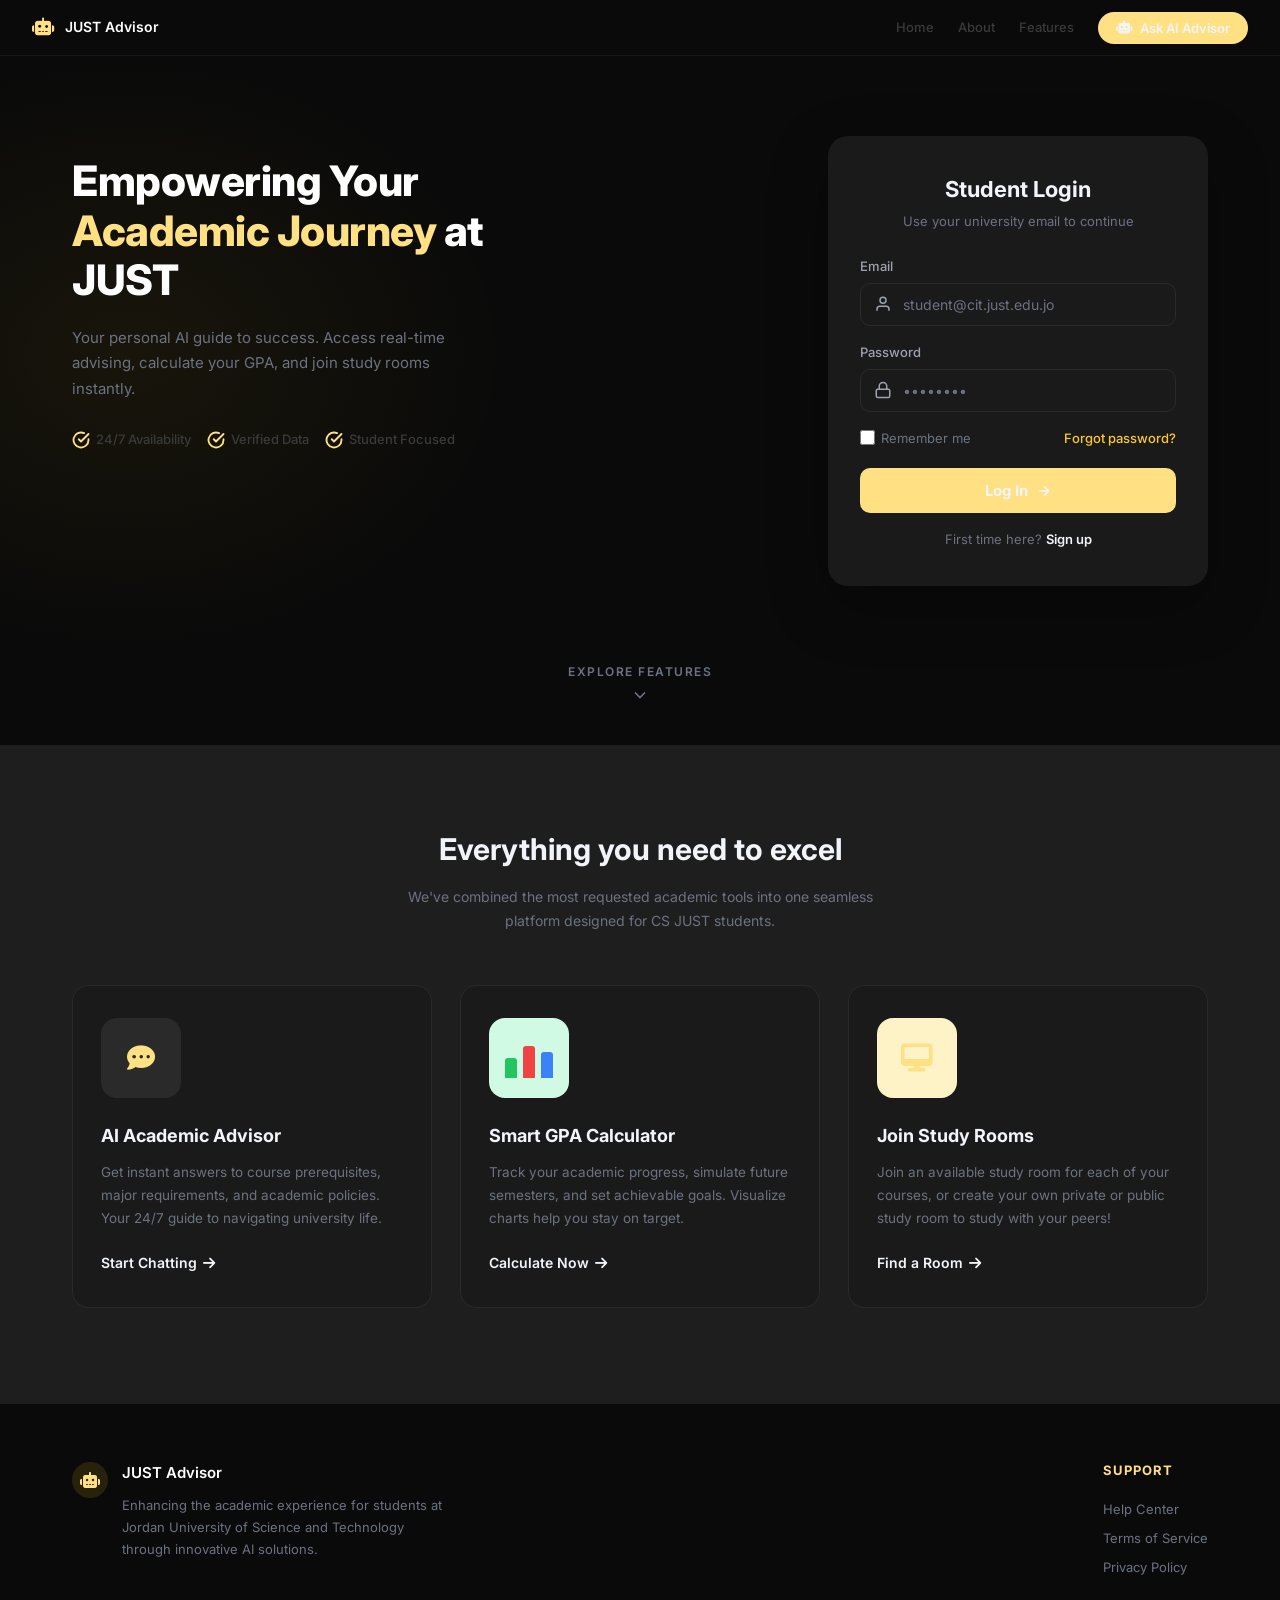
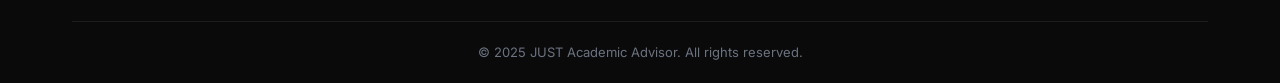
==== frontend/index.html @ 6d3fcd06 "final" ====
<!DOCTYPE html>
<html lang="en">

<head>
  <meta charset="UTF-8" />
  <meta name="viewport" content="width=device-width, initial-scale=1.0" />
  <meta name="description"
    content="JUST Advisor – Your personal AI academic guide at Jordan University of Science and Technology." />
  <title>JUST Advisor | CS Academic Portal</title>
  <link rel="stylesheet" href="styles.css" />
  <link href="https://fonts.googleapis.com/css2?family=Inter:wght@400;500;600;700;800&display=swap" rel="stylesheet" />
  <link rel="stylesheet" href="https://cdnjs.cloudflare.com/ajax/libs/font-awesome/6.4.0/css/all.min.css" />
</head>

<body>
  <!-- NAVBAR -->
  <nav class="top-navbar">
    <div class="nav-inner">
      <div class="nav-brand"><i class="fas fa-robot" style="color:var(--yellow);font-size:18px"></i><span>JUST Advisor</span></div>
      <div class="nav-center">
        <a href="/">Home</a>
        <a href="/about">About</a>
        <a href="#features">Features</a>
        <button class="btn-ask" onclick="location.href='/chatbot'"><i class="fas fa-robot"></i> Ask AI Advisor</button>
      </div>
      <button class="hamburger-btn" id="hamburger"><span></span><span></span><span></span></button>
    </div>
  </nav>

  <!-- HERO -->
  <section class="hero">
    <div class="hero-container">
      <div class="hero-content animate-in">
        <h1 class="hero-title">Empowering Your<br /><span class="highlight">Academic Journey</span> at<br />JUST</h1>
        <p class="hero-subtitle">Your personal AI guide to success. Access real-time advising, calculate your GPA, and
          join study rooms instantly.</p>
        <div class="hero-badges">
          <div class="badge"><svg width="18" height="18" viewBox="0 0 24 24" fill="none" stroke="#FFE082"
              stroke-width="2.5" stroke-linecap="round" stroke-linejoin="round">
              <path d="M22 11.08V12a10 10 0 1 1-5.93-9.14" />
              <polyline points="22 4 12 14.01 9 11.01" />
            </svg><span>24/7 Availability</span></div>
          <div class="badge"><svg width="18" height="18" viewBox="0 0 24 24" fill="none" stroke="#FFE082"
              stroke-width="2.5" stroke-linecap="round" stroke-linejoin="round">
              <path d="M22 11.08V12a10 10 0 1 1-5.93-9.14" />
              <polyline points="22 4 12 14.01 9 11.01" />
            </svg><span>Verified Data</span></div>
          <div class="badge"><svg width="18" height="18" viewBox="0 0 24 24" fill="none" stroke="#FFE082"
              stroke-width="2.5" stroke-linecap="round" stroke-linejoin="round">
              <path d="M22 11.08V12a10 10 0 1 1-5.93-9.14" />
              <polyline points="22 4 12 14.01 9 11.01" />
            </svg><span>Student Focused</span></div>
        </div>
      </div>
      <!-- Login Card -->
      <div class="login-card animate-in-delay">
        <h2 class="login-title">Student Login</h2>
        <p class="login-desc">Use your university email to continue</p>
        <form class="login-form" id="loginForm">
          <div class="form-group">
            <label for="email">Email</label>
            <div class="input-wrapper"><svg class="input-icon" width="18" height="18" viewBox="0 0 24 24" fill="none"
                stroke="#9ca3af" stroke-width="2">
                <path d="M20 21v-2a4 4 0 0 0-4-4H8a4 4 0 0 0-4 4v2" />
                <circle cx="12" cy="7" r="4" />
              </svg><input type="email" id="email" placeholder="student@cit.just.edu.jo" required /></div>
          </div>
          <div class="form-group">
            <label for="password">Password</label>
            <div class="input-wrapper"><svg class="input-icon" width="18" height="18" viewBox="0 0 24 24" fill="none"
                stroke="#9ca3af" stroke-width="2">
                <rect x="3" y="11" width="18" height="11" rx="2" />
                <path d="M7 11V7a5 5 0 0 1 10 0v4" />
              </svg><input type="password" id="password" placeholder="••••••••" required /></div>
          </div>
          <div class="form-options">
            <label class="remember-me"><input type="checkbox" /><span>Remember me</span></label>
            <a href="#" class="forgot-link">Forgot password?</a>
          </div>
          <button type="submit" class="btn-login">Log In <svg width="16" height="16" viewBox="0 0 24 24" fill="none"
              stroke="currentColor" stroke-width="2.5">
              <line x1="5" y1="12" x2="19" y2="12" />
              <polyline points="12 5 19 12 12 19" />
            </svg></button>
          <div id="loginError" style="color: #ef4444; font-size: 14px; margin-top: 12px; text-align: center; display: none; font-weight: 500;"></div>
          <p class="signup-prompt">First time here? <a href="/signup">Sign up</a></p>
        </form>
      </div>
    </div>
    <div class="explore-cta"><a href="#features" class="explore-link"><span>EXPLORE FEATURES</span><svg width="20"
          height="20" viewBox="0 0 24 24" fill="none" stroke="currentColor" stroke-width="2">
          <polyline points="6 9 12 15 18 9" />
        </svg></a></div>
  </section>

  <!-- FEATURES -->
  <section class="features" id="features">
    <div class="features-container">
      <h2 class="features-title">Everything you need to excel</h2>
      <p class="features-desc">We've combined the most requested academic tools into one seamless platform designed for
        CS JUST students.</p>
      <div class="features-grid">
        <div class="feature-card">
          <div class="feature-icon icon-chat"><i class="fas fa-comment-dots" style="font-size:28px;color:var(--yellow)"></i>
          </div>
          <h3>AI Academic Advisor</h3>
          <p>Get instant answers to course prerequisites, major requirements, and academic policies. Your 24/7 guide to
            navigating university life.</p>
          <a href="/chatbot" class="feature-link">Start Chatting <i class="fas fa-arrow-right"></i></a>
        </div>
        <div class="feature-card">
          <div class="feature-icon icon-gpa">
            <div class="gpa-bars">
              <div class="bar bar-green"></div>
              <div class="bar bar-red"></div>
              <div class="bar bar-blue"></div>
            </div>
          </div>
          <h3>Smart GPA Calculator</h3>
          <p>Track your academic progress, simulate future semesters, and set achievable goals. Visualize charts help
            you stay on target.</p>
          <a href="/gpa" class="feature-link">Calculate Now <i class="fas fa-arrow-right"></i></a>
        </div>
        <div class="feature-card">
          <div class="feature-icon icon-room"><i class="fas fa-desktop" style="font-size:28px;color:var(--yellow)"></i></div>
          <h3>Join Study Rooms</h3>
          <p>Join an available study room for each of your courses, or create your own private or public study room to
            study with your peers!</p>
          <a href="/study-rooms" class="feature-link">Find a Room <i class="fas fa-arrow-right"></i></a>
        </div>
      </div>
    </div>
  </section>

  <!-- FOOTER -->
  <footer class="landing-footer">
    <div class="footer-inner">
      <div class="footer-top">
        <div class="footer-brand">
          <div class="footer-logo-icon"><i class="fas fa-robot" style="color:var(--yellow)"></i></div>
          <div><span class="footer-brand-name">JUST Advisor</span>
            <p class="footer-brand-desc">Enhancing the academic experience for students at Jordan University of Science
              and Technology through innovative AI solutions.</p>
          </div>
        </div>
        <div class="footer-support">
          <h4>SUPPORT</h4><a href="#">Help Center</a><a href="#">Terms of Service</a><a href="#">Privacy Policy</a>
        </div>
      </div>
      <div class="footer-bottom">
        <p>&copy; 2025 JUST Academic Advisor. All rights reserved.</p>
      </div>
    </div>
  </footer>

  <script>
    document.body.classList.add('dark-mode');
    if (localStorage.getItem('student_id')) {
      window.location.href = '/chatbot';
    }

    document.getElementById('hamburger')?.addEventListener('click', () => {
      document.querySelector('.nav-center')?.classList.toggle('open');
    });

    document.getElementById('loginForm')?.addEventListener('submit', async (e) => {
      e.preventDefault();
      const email = document.getElementById('email').value;
      const password = document.getElementById('password').value;
      const btn = e.target.querySelector('button[type="submit"]');
      const errorDiv = document.getElementById('loginError');
      const originalText = btn.innerHTML;
      btn.innerHTML = 'Logging in...';
      errorDiv.style.display = 'none';

      const formData = new FormData();
      formData.append('email', email);
      formData.append('password', password);

      try {
        const response = await fetch('/login', { method: 'POST', body: formData });
        const result = await response.json();
        if (response.ok) {
          localStorage.setItem('student_id', result.student_id);
          window.location.href = '/chatbot';
        } else {
          errorDiv.textContent = result.detail || 'Incorrect email or password.';
          errorDiv.style.display = 'block';
          btn.innerHTML = originalText;
        }
      } catch (err) {
        errorDiv.textContent = 'Could not connect to the server. Please try again.';
        errorDiv.style.display = 'block';
        btn.innerHTML = originalText;
      }
    });
  </script>
</body>

</html>
---- frontend/styles.css ----
/* ============================================
   JUST Advisor – Global Design System
   ============================================ */

/* ---------- Reset & Base ---------- */
*,*::before,*::after{margin:0;padding:0;box-sizing:border-box}

:root{
  --accent-yellow:#FFE082;--navy:#0a0a0a;--navy-light:#111111;--navy-mid:#161616;
  --yellow:#FFE082;--yellow-hover:#FFCA28;--white:#ffffff;--card-bg:#1a1a1a;--page-bg:#0f0f0f;
  --gray-50:#111111;--gray-100:#1e1e1e;--gray-200:#2a2a2a;--gray-300:#3a3a3a;
  --gray-400:#6b7280;--gray-500:#6b7280;--gray-600:#9ca3af;--gray-700:#c9d1d9;
  --dark-text:#f1f5f9;
  /* Semantic aliases used by history.html and other components */
  --bg-card:#1a1a1a;--bg-elevated:#0f0f0f;--text-primary:#f1f5f9;--text-muted:#6b7280;
  --accent:#6366f1;
  --radius-sm:6px;--radius-md:10px;--radius-lg:16px;--radius-xl:20px;
  --shadow-card:0 4px 24px rgba(0,0,0,.6);--shadow-hover:0 8px 32px rgba(0,0,0,.8);
  --transition:.25s ease;
  --sidebar-w:240px;
}

/* dark-mode class is always applied by sidebar.js — these reinforce :root */
body.dark-mode {
  --white: #ffffff;
  --card-bg: #1a1a1a;
  --bg-card: #1a1a1a;
  --bg-elevated: #0f0f0f;
  --page-bg: #0f0f0f;
  --gray-50: #111111;
  --gray-100: #1e1e1e;
  --gray-200: #2a2a2a;
  --gray-300: #3a3a3a;
  --gray-400: #6b7280;
  --gray-500: #6b7280;
  --gray-600: #9ca3af;
  --gray-700: #c9d1d9;
  --dark-text: #f1f5f9;
  --text-primary: #f1f5f9;
  --text-muted: #6b7280;
  --navy: #0a0a0a;
  --yellow: #FFE082;
  --yellow-hover: #FFCA28;
  --shadow-card: 0 8px 24px rgba(0,0,0,0.7);
  --shadow-hover: 0 12px 32px rgba(0,0,0,0.9);
}

html{scroll-behavior:smooth}
body{font-family:'Inter',-apple-system,BlinkMacSystemFont,'Segoe UI',sans-serif;color:var(--dark-text);background:var(--page-bg);line-height:1.6;-webkit-font-smoothing:antialiased}
a{text-decoration:none;color:inherit}
img{display:block;max-width:100%}
button{font-family:inherit}

/* ---------- TOP NAVBAR ---------- */
.top-navbar{position:fixed;top:0;left:0;right:0;z-index:1000;background:var(--navy);border-bottom:1px solid rgba(255,255,255,.06);height:56px}
.top-navbar .nav-inner{max-width:1400px;margin:0 auto;padding:0 32px;height:100%;display:flex;align-items:center;justify-content:space-between}
.top-navbar .nav-brand{display:flex;align-items:center;gap:10px;color:var(--white);font-weight:600;font-size:14px}
.top-navbar .nav-brand .brand-dot{width:28px;height:28px;border-radius:50%;background:var(--yellow);display:flex;align-items:center;justify-content:center;font-size:12px;font-weight:700;color:var(--navy)}
.top-navbar .nav-center{display:flex;align-items:center;gap:24px}
.top-navbar .nav-center a{color:var(--gray-300);font-size:13px;font-weight:500;transition:color var(--transition)}
.top-navbar .nav-center a:hover,.top-navbar .nav-center a.active{color:var(--white)}
.top-navbar .btn-ask{display:inline-flex;align-items:center;gap:8px;background:var(--yellow);color:var(--dark-text);font-weight:600;font-size:13px;padding:8px 18px;border-radius:999px;border:none;cursor:pointer;transition:background var(--transition),transform var(--transition)}
.top-navbar .btn-ask:hover{background:var(--yellow-hover);transform:translateY(-1px)}
.top-navbar .nav-user{display:flex;align-items:center;gap:10px;color:var(--white);font-size:13px}
.top-navbar .nav-user .user-avatar{width:32px;height:32px;border-radius:50%;background:var(--yellow);display:flex;align-items:center;justify-content:center;font-size:12px;font-weight:700;color:var(--navy)}
.hamburger-btn{display:none;flex-direction:column;gap:5px;background:none;border:none;cursor:pointer;padding:4px}
.hamburger-btn span{display:block;width:22px;height:2px;background:var(--card-bg);border-radius:2px;transition:var(--transition)}

/* ---------- SIDEBAR ---------- */
.sidebar{position:fixed;top:0;left:0;bottom:0;width:var(--sidebar-w);background:var(--navy);z-index:1100;display:flex;flex-direction:column;border-right:1px solid rgba(255,255,255,.06);padding-top:0;overflow-y:auto}
.sidebar .sidebar-header{padding:20px 20px 16px;display:flex;align-items:center;gap:10px}
.sidebar .sidebar-header i{color:var(--yellow);font-size:18px}
.sidebar .sidebar-header .brand-text{color:var(--white)}
.sidebar .sidebar-header .brand-text h3{font-size:15px;font-weight:700;line-height:1.2}
.sidebar .sidebar-header .brand-text p{font-size:11px;color:var(--gray-400);font-weight:400}
.sidebar .btn-new{margin:0 16px 20px;padding:11px 16px;background:var(--yellow);color:var(--dark-text);font-weight:600;font-size:13px;border:none;border-radius:var(--radius-md);cursor:pointer;display:flex;align-items:center;justify-content:center;gap:8px;transition:background var(--transition)}
.sidebar .btn-new:hover{background:var(--yellow-hover)}
.sidebar .menu-label{padding:0 20px;font-size:10px;font-weight:600;letter-spacing:1.2px;color:var(--gray-500);margin-bottom:8px;margin-top:8px}
.sidebar .menu-item{display:flex;align-items:center;gap:10px;padding:10px 20px;color:var(--gray-300);font-size:13px;font-weight:500;transition:all var(--transition);border-radius:0;cursor:pointer}
.sidebar .menu-item:hover{background:rgba(255,255,255,.05);color:var(--white)}
.sidebar .menu-item.active{background:rgba(233,233,36,.1);color:var(--white);border-left:3px solid var(--yellow);padding-left:17px}
.sidebar .menu-item i{width:18px;text-align:center;font-size:14px}
.sidebar .sidebar-footer{margin-top:auto;padding:16px 20px;border-top:1px solid rgba(255,255,255,.08);display:flex;align-items:center;gap:10px}
.sidebar .sidebar-footer .user-icon{width:36px;height:36px;border-radius:50%;background:rgba(255,255,255,.08);display:flex;align-items:center;justify-content:center}
.sidebar .sidebar-footer .user-icon i{color:var(--gray-400);font-size:16px}
.sidebar .sidebar-footer .user-info{flex:1}
.sidebar .sidebar-footer .user-info .user-name{color:var(--white);font-size:13px;font-weight:600}
.sidebar .sidebar-footer .user-info .user-id{color:var(--gray-500);font-size:11px}
.sidebar .sidebar-footer .chevron{color:var(--gray-500);font-size:12px}

/* ---------- LAYOUT ---------- */
.page-with-sidebar{display:flex;min-height:100vh}
.page-with-sidebar .main-content{margin-left:var(--sidebar-w);flex:1;display:flex;flex-direction:column;min-height:100vh}
.page-with-sidebar .main-content .top-bar{position:sticky;top:0;z-index:900;background:var(--navy);border-bottom:1px solid rgba(255,255,255,.06);height:50px;display:flex;align-items:center;justify-content:space-between;padding:0 32px}
.page-with-sidebar .main-content .top-bar .tb-brand{display:flex;align-items:center;gap:10px;color:var(--white);font-size:13px;font-weight:500}
.page-with-sidebar .main-content .top-bar .tb-brand .dot{width:24px;height:24px;border-radius:50%;background:var(--yellow);display:flex;align-items:center;justify-content:center;font-size:10px;font-weight:700;color:var(--navy)}
.page-with-sidebar .main-content .top-bar .tb-links{display:flex;align-items:center;gap:20px}
.page-with-sidebar .main-content .top-bar .tb-links a{color:var(--gray-300);font-size:13px;font-weight:500;transition:color var(--transition)}
.page-with-sidebar .main-content .top-bar .tb-links a:hover,.page-with-sidebar .main-content .top-bar .tb-links a.active{color:var(--white)}
.page-with-sidebar .main-content .top-bar .btn-ask{display:inline-flex;align-items:center;gap:8px;background:var(--yellow);color:var(--dark-text);font-weight:600;font-size:12px;padding:7px 16px;border-radius:999px;border:none;cursor:pointer;transition:background var(--transition)}
.page-with-sidebar .main-content .top-bar .btn-ask:hover{background:var(--yellow-hover)}
.content-area{flex:1;padding:32px 40px;background:var(--page-bg);overflow-y:auto}

/* ---------- FOOTER ---------- */
.site-footer{background:var(--navy);color:var(--gray-400);padding:40px 0 0}
.site-footer .footer-inner{max-width:1200px;margin:0 auto;padding:0 32px}
.site-footer .footer-top{display:flex;justify-content:space-between;align-items:center;padding-bottom:24px}
.site-footer .footer-top .ft-brand{display:flex;align-items:center;gap:10px;color:var(--white);font-weight:600;font-size:14px}
.site-footer .footer-top .ft-brand .ft-dot{width:24px;height:24px;border-radius:50%;background:var(--yellow);display:flex;align-items:center;justify-content:center;font-size:10px;font-weight:700;color:var(--navy)}
.site-footer .footer-top .ft-links{display:flex;gap:24px}
.site-footer .footer-top .ft-links a{font-size:12px;color:var(--gray-400);transition:color var(--transition)}
.site-footer .footer-top .ft-links a:hover{color:var(--white)}
.site-footer .footer-bottom{border-top:1px solid rgba(255,255,255,.08);padding:16px 0;text-align:center}
.site-footer .footer-bottom p{font-size:12px;color:var(--gray-500)}

/* ---------- BADGES / TAGS ---------- */
.tag{display:inline-block;padding:3px 10px;border-radius:999px;font-size:11px;font-weight:600;border:1px solid}
.tag-green{color:#4ade80;border-color:rgba(74,222,128,.3);background:rgba(74,222,128,.1)}
.tag-yellow{color:#FFE082;border-color:rgba(255,224,130,.3);background:rgba(255,224,130,.1)}
.tag-blue{color:#60a5fa;border-color:rgba(96,165,250,.3);background:rgba(96,165,250,.1)}
.tag-red{color:#f87171;border-color:rgba(248,113,113,.3);background:rgba(248,113,113,.1)}
.tag-purple{color:#c084fc;border-color:rgba(192,132,252,.3);background:rgba(192,132,252,.1)}

/* ---------- CARDS ---------- */
.card{background:var(--card-bg);border-radius:var(--radius-lg);border:1px solid var(--gray-200);padding:24px;transition:transform var(--transition),box-shadow var(--transition)}
.card:hover{transform:translateY(-2px);box-shadow:var(--shadow-hover)}
.section-badge{display:inline-flex;align-items:center;gap:6px;padding:5px 14px;border-radius:999px;font-size:11px;font-weight:700;letter-spacing:.5px;background:rgba(233,233,36,.15);color:var(--yellow);margin-bottom:12px}
.section-badge i{font-size:12px}
.section-title{font-size:28px;font-weight:800;color:var(--dark-text);margin-bottom:8px}
.section-title span{color:var(--yellow)}
.section-desc{font-size:14px;color:var(--gray-500);line-height:1.7;max-width:550px;margin-bottom:28px}
.btn-primary{padding:11px 24px;background:var(--yellow);color:var(--dark-text);font-weight:600;font-size:13px;border:none;border-radius:var(--radius-md);cursor:pointer;display:inline-flex;align-items:center;gap:8px;transition:background var(--transition),transform var(--transition)}
.btn-primary:hover{background:var(--yellow-hover);transform:translateY(-1px)}
.btn-outline{padding:9px 20px;background:transparent;color:var(--dark-text);font-weight:600;font-size:13px;border:1.5px solid var(--gray-300);border-radius:var(--radius-md);cursor:pointer;transition:all var(--transition)}
.btn-outline:hover{border-color:var(--dark-text);background:var(--gray-50)}

/* ---------- FORMS ---------- */
.form-label{display:block;font-size:11px;font-weight:600;letter-spacing:.5px;color:var(--gray-500);margin-bottom:6px;text-transform:uppercase}
.form-input{width:100%;padding:11px 14px;font-size:13px;font-family:inherit;border:1.5px solid var(--gray-200);border-radius:var(--radius-md);outline:none;transition:border-color var(--transition),box-shadow var(--transition);color:var(--dark-text);background:var(--card-bg)}
.form-input::placeholder{color:var(--gray-400)}
.form-input:focus{border-color:var(--yellow);box-shadow:0 0 0 3px rgba(250,204,21,.15)}
.form-input-icon{position:relative}
.form-input-icon i{position:absolute;left:12px;top:50%;transform:translateY(-50%);color:var(--gray-400);font-size:14px}
.form-input-icon .form-input{padding-left:36px}

/* ---------- STAT CARDS ---------- */
.stat-card{background:var(--card-bg);border-radius:var(--radius-lg);border:1px solid var(--gray-200);padding:20px 24px;display:flex;align-items:center;justify-content:space-between}
.stat-card .stat-value{font-size:24px;font-weight:700;color:var(--dark-text)}
.stat-card .stat-label{font-size:12px;color:var(--gray-500);margin-top:2px}
.stat-card .stat-icon{width:40px;height:40px;border-radius:var(--radius-md);display:flex;align-items:center;justify-content:center;font-size:16px}

/* ---------- RESPONSIVE ---------- */
@media(max-width:960px){
  .sidebar{transform:translateX(-100%);transition:transform .3s ease}
  .sidebar.open{transform:translateX(0)}
  .page-with-sidebar .main-content{margin-left:0}
  .hamburger-btn{display:flex}
  .content-area{padding:24px 20px}
}
@media(max-width:640px){
  .top-navbar .nav-center{display:none}
  .hamburger-btn{display:flex}
}

/* ---------- ANIMATIONS ---------- */
@keyframes fadeInUp{from{opacity:0;transform:translateY(20px)}to{opacity:1;transform:translateY(0)}}
@keyframes fadeIn{from{opacity:0}to{opacity:1}}
.animate-in{animation:fadeInUp .5s ease both}
.animate-in-delay{animation:fadeInUp .5s ease .15s both}
/* ============================================
   Landing Page Specific Styles
   ============================================ */

/* --- Hero --- */
.hero{background:var(--navy);padding-top:56px;position:relative;overflow:hidden}
.hero::before{content:'';position:absolute;top:56px;left:-20%;width:60%;height:80%;background:radial-gradient(ellipse at center,rgba(250,204,21,.06) 0%,transparent 70%);pointer-events:none}
.hero-container{max-width:1200px;margin:0 auto;padding:80px 32px 40px;display:flex;align-items:flex-start;justify-content:space-between;gap:60px;position:relative}
.hero-content{flex:1;max-width:520px;padding-top:20px}
.hero-title{font-size:42px;font-weight:800;line-height:1.18;color:var(--white);letter-spacing:-.5px;margin-bottom:20px}
.hero-title .highlight{color:var(--yellow)}
.hero-subtitle{font-size:15px;color:var(--gray-400);line-height:1.7;margin-bottom:28px;max-width:420px}
.hero-badges{display:flex;flex-wrap:wrap;gap:16px}
.badge{display:flex;align-items:center;gap:6px;font-size:13px;color:var(--gray-300);font-weight:500}

/* --- Login Card --- */
.login-card{background:var(--card-bg);border-radius:var(--radius-xl);padding:36px 32px;width:380px;flex-shrink:0;box-shadow:0 20px 60px rgba(0,0,0,.3)}
.login-title{font-size:22px;font-weight:700;color:var(--dark-text);text-align:center;margin-bottom:4px}
.login-desc{font-size:13px;color:var(--gray-500);text-align:center;margin-bottom:24px}
.form-group{margin-bottom:16px}
.form-group label{display:block;font-size:13px;font-weight:500;color:var(--gray-600);margin-bottom:6px}
.input-wrapper{position:relative}
.input-icon{position:absolute;left:14px;top:50%;transform:translateY(-50%);pointer-events:none}
.input-wrapper input{width:100%;padding:12px 14px 12px 42px;font-size:14px;font-family:inherit;border:1.5px solid var(--gray-200);border-radius:var(--radius-md);outline:none;transition:border-color var(--transition),box-shadow var(--transition);color:var(--dark-text);background:var(--card-bg)}
.input-wrapper input::placeholder{color:var(--gray-400)}
.input-wrapper input:focus{border-color:var(--yellow);box-shadow:0 0 0 3px rgba(250,204,21,.15)}
.form-options{display:flex;align-items:center;justify-content:space-between;margin-bottom:20px}
.remember-me{display:flex;align-items:center;gap:6px;font-size:13px;color:var(--gray-500);cursor:pointer}
.remember-me input[type="checkbox"]{accent-color:var(--yellow);width:15px;height:15px;cursor:pointer}
.forgot-link{font-size:13px;color:var(--yellow-hover);font-weight:500;transition:color var(--transition)}
.forgot-link:hover{color:#ca8a04}
.btn-login{width:100%;padding:13px;background:var(--yellow);color:var(--dark-text);font-size:15px;font-weight:700;font-family:inherit;border:none;border-radius:var(--radius-md);cursor:pointer;display:flex;align-items:center;justify-content:center;gap:8px;transition:background var(--transition),transform var(--transition),box-shadow var(--transition)}
.btn-login:hover{background:var(--yellow-hover);transform:translateY(-1px);box-shadow:0 4px 16px rgba(250,204,21,.3)}
.signup-prompt{text-align:center;font-size:13px;color:var(--gray-500);margin-top:16px}
.signup-prompt a{color:var(--dark-text);font-weight:600;transition:color var(--transition)}
.signup-prompt a:hover{color:var(--yellow-hover)}

/* --- Explore CTA --- */
.explore-cta{text-align:center;padding:32px 0 40px}
.explore-link{display:inline-flex;flex-direction:column;align-items:center;gap:4px;color:var(--gray-400);font-size:12px;font-weight:600;letter-spacing:1.5px;transition:color var(--transition)}
.explore-link:hover{color:var(--yellow)}
.explore-link svg{animation:bounceDown 1.5s ease infinite}
@keyframes bounceDown{0%,100%{transform:translateY(0)}50%{transform:translateY(6px)}}

/* --- Features --- */
.features{background:var(--gray-100);padding:80px 0 96px}
.features-container{max-width:1200px;margin:0 auto;padding:0 32px}
.features-title{text-align:center;font-size:30px;font-weight:700;color:var(--dark-text);margin-bottom:12px}
.features-desc{text-align:center;font-size:14px;color:var(--gray-500);max-width:520px;margin:0 auto 52px;line-height:1.7}
.features-grid{display:grid;grid-template-columns:repeat(3,1fr);gap:28px}
.feature-card{background:var(--card-bg);border-radius:var(--radius-lg);padding:32px 28px;border:1px solid var(--gray-200);transition:transform var(--transition),box-shadow var(--transition)}
.feature-card:hover{transform:translateY(-4px);box-shadow:var(--shadow-hover)}
.feature-icon{width:80px;height:80px;border-radius:var(--radius-lg);display:flex;align-items:center;justify-content:center;margin-bottom:24px}
.icon-chat{background:var(--gray-200)}
.icon-gpa{background:#d1fae5}
.icon-room{background:#fef3c7}
.gpa-bars{display:flex;align-items:flex-end;gap:6px;height:40px}
.bar{width:12px;border-radius:3px 3px 0 0}
.bar-green{height:20px;background:#22c55e}
.bar-red{height:32px;background:#ef4444}
.bar-blue{height:26px;background:#3b82f6}
.feature-card h3{font-size:18px;font-weight:700;color:var(--dark-text);margin-bottom:10px}
.feature-card p{font-size:13.5px;color:var(--gray-500);line-height:1.7;margin-bottom:20px}
.feature-link{display:inline-flex;align-items:center;gap:6px;font-size:14px;font-weight:600;color:var(--dark-text);transition:color var(--transition),gap var(--transition)}
.feature-link:hover{color:var(--yellow-hover);gap:10px}

/* --- Landing Footer --- */
.landing-footer{background:var(--navy);color:var(--gray-400);padding:56px 0 0}
.landing-footer .footer-inner{max-width:1200px;margin:0 auto;padding:0 32px}
.landing-footer .footer-top{display:flex;justify-content:space-between;align-items:flex-start;gap:40px;padding-bottom:40px}
.footer-brand{display:flex;gap:14px;align-items:flex-start}
.footer-logo-icon{width:36px;height:36px;border-radius:50%;background:rgba(250,204,21,.12);display:flex;align-items:center;justify-content:center;flex-shrink:0;margin-top:2px}
.footer-brand-name{color:var(--white);font-weight:600;font-size:15px}
.footer-brand-desc{font-size:13px;line-height:1.7;max-width:320px;color:var(--gray-400);margin-top:8px}
.footer-support h4{font-size:13px;font-weight:700;letter-spacing:1px;color:var(--yellow);margin-bottom:14px}
.footer-support a{display:block;font-size:13px;color:var(--gray-400);padding:4px 0;transition:color var(--transition)}
.footer-support a:hover{color:var(--white)}
.landing-footer .footer-bottom{border-top:1px solid rgba(255,255,255,.08);padding:20px 0;text-align:center}
.landing-footer .footer-bottom p{font-size:13px;color:var(--gray-500)}

/* --- Responsive --- */
@media(max-width:960px){
  .hero-container{flex-direction:column;align-items:center;text-align:center;gap:40px;padding:60px 24px 30px}
  .hero-content{max-width:100%;padding-top:0}
  .hero-subtitle{margin-left:auto;margin-right:auto}
  .hero-badges{justify-content:center}
  .login-card{width:100%;max-width:400px}
  .features-grid{grid-template-columns:1fr;max-width:420px;margin:0 auto}
  .landing-footer .footer-top{flex-direction:column;text-align:center;align-items:center}
  .footer-brand{flex-direction:column;align-items:center}
  .footer-brand-desc{margin-left:auto;margin-right:auto}
}
@media(max-width:640px){
  .top-navbar .nav-center{display:none}
  .hamburger-btn{display:flex}
  .hero-title{font-size:30px}
  .features-title{font-size:24px}
}
/* Chatbot Page Styles */
.chat-area{flex:1;display:flex;flex-direction:column;align-items:center;padding:40px 32px 0;overflow-y:auto;background:var(--gray-50)}
.chat-welcome{text-align:center;margin-bottom:32px}
.welcome-icon{width:64px;height:64px;border-radius:var(--radius-lg);background:var(--navy);display:flex;align-items:center;justify-content:center;margin:0 auto 20px;color:var(--yellow);font-size:24px}
.chat-welcome h1{font-size:28px;font-weight:700;color:var(--dark-text);margin-bottom:10px}
.chat-welcome p{font-size:14px;color:var(--gray-500);line-height:1.7}

.quick-actions{display:flex;gap:16px;margin-bottom:36px;flex-wrap:wrap;justify-content:center}
.qa-card{background:var(--card-bg);border:1px solid var(--gray-200);border-radius:var(--radius-md);padding:16px 20px;display:flex;align-items:center;gap:14px;cursor:pointer;transition:all var(--transition);min-width:160px}
.qa-card:hover{border-color:var(--yellow);transform:translateY(-2px);box-shadow:var(--shadow-card)}
.qa-icon{width:36px;height:36px;border-radius:var(--radius-sm);background:var(--navy);color:var(--white);display:flex;align-items:center;justify-content:center;font-size:13px;font-weight:700;flex-shrink:0}
.qa-card span{font-size:13px;font-weight:600;color:var(--dark-text)}

.quick-nav{width:100%;max-width:700px;margin-bottom:32px}
.quick-nav h2{font-size:18px;font-weight:700;color:var(--dark-text);margin-bottom:16px}
.qn-grid{display:grid;grid-template-columns:1fr 1fr;gap:14px}
.qn-card{display:flex;align-items:center;gap:14px;background:var(--card-bg);border:1px solid var(--gray-200);border-radius:var(--radius-md);padding:18px 20px;transition:all var(--transition);text-decoration:none}
.qn-card:hover{border-color:var(--yellow);transform:translateY(-2px);box-shadow:var(--shadow-card)}
.qn-icon{width:44px;height:44px;border-radius:50%;display:flex;align-items:center;justify-content:center;font-size:18px;flex-shrink:0}
.qn-text{flex:1}
.qn-text strong{font-size:14px;color:var(--dark-text);display:block;margin-bottom:2px}
.qn-text p{font-size:12px;color:var(--gray-500);margin:0}
.qn-arrow{color:var(--gray-400);font-size:12px}

.chat-messages{width:100%;max-width:700px}
.chat-msg{margin-bottom:16px;display:flex}
.msg-user{justify-content:flex-end}
.msg-bot{justify-content:flex-start}
.msg-bubble{max-width:70%;padding:12px 18px;border-radius:var(--radius-lg);font-size:14px;line-height:1.6}
.msg-user .msg-bubble{background:var(--navy);color:var(--white);border-bottom-right-radius:4px}
.msg-bot .msg-bubble{background:var(--card-bg);color:var(--dark-text);border:1px solid var(--gray-200);border-bottom-left-radius:4px}

.chat-input-bar{position:sticky;bottom:0;background:var(--gray-50);padding:16px 32px 12px;border-top:1px solid var(--gray-200)}
.input-bar-inner{display:flex;align-items:center;gap:12px;background:var(--card-bg);border:1.5px solid var(--gray-200);border-radius:999px;padding:6px 8px 6px 18px;max-width:700px;margin:0 auto;transition:border-color var(--transition)}
.input-bar-inner:focus-within{border-color:var(--yellow)}
.input-bar-inner input{flex:1;border:none;outline:none;font-size:14px;font-family:inherit;color:var(--dark-text);background:transparent}
.input-bar-inner input::placeholder{color:var(--gray-400)}
.attach-btn{background:none;border:none;color:var(--gray-400);cursor:pointer;font-size:16px;padding:4px}
.send-btn{width:40px;height:40px;border-radius:50%;background:var(--yellow);border:none;cursor:pointer;display:flex;align-items:center;justify-content:center;color:var(--dark-text);font-size:16px;transition:background var(--transition)}
.send-btn:hover{background:var(--yellow-hover)}
.disclaimer{text-align:center;font-size:11px;color:var(--gray-400);margin-top:8px}

@media(max-width:768px){
  .quick-actions{flex-direction:column;align-items:stretch}
  .qn-grid{grid-template-columns:1fr}
  .chat-area{padding:24px 16px 0}
  .chat-input-bar{padding:12px 16px 8px}
}
/* GPA Calculator Page Styles */
.gpa-card{background:var(--card-bg);border:1px solid var(--gray-200);border-radius:var(--radius-lg);padding:28px;margin-bottom:24px}
.gpa-card h2{font-size:18px;font-weight:700;color:var(--dark-text);margin-bottom:4px}
.card-header{display:flex;justify-content:space-between;align-items:center}
.card-sub{font-size:13px;color:var(--gray-500);margin-bottom:18px}
.clear-link{background:none;border:none;color:var(--yellow);font-size:13px;font-weight:600;cursor:pointer;display:flex;align-items:center}
.gpa-row{display:grid;grid-template-columns:1fr 1fr;gap:20px;margin-top:14px}
.gpa-field small{font-size:11px;color:var(--gray-400);margin-top:4px;display:block}

.courses-table{width:100%;border-collapse:collapse;margin-bottom:14px}
.courses-table th{text-align:left;font-size:11px;font-weight:600;letter-spacing:.5px;color:var(--gray-500);padding:8px 10px;border-bottom:1px solid var(--gray-200);text-transform:uppercase}
.courses-table td{padding:8px 10px;border-bottom:1px solid var(--gray-100)}
.courses-table .form-input{padding:9px 10px;font-size:13px}
.credits-sel,.grade-sel{min-width:80px}
.del-btn{background:none;border:none;color:var(--gray-400);cursor:pointer;font-size:14px;padding:6px;transition:color var(--transition)}
.del-btn:hover{color:#ef4444}
.add-course-btn{background:none;border:none;color:var(--dark-text);font-size:13px;font-weight:600;cursor:pointer;display:flex;align-items:center;gap:6px;padding:8px 0;transition:color var(--transition)}
.add-course-btn:hover{color:var(--yellow)}

.results-section{max-width:700px;margin-bottom:28px}
.results-section h2{font-size:18px;font-weight:700;color:var(--dark-text);margin-bottom:16px}
.result-box{background:var(--card-bg);border:1px solid var(--gray-200);border-radius:var(--radius-md);padding:18px 22px;margin-bottom:12px}
.result-label{font-size:11px;font-weight:600;letter-spacing:.5px;color:var(--gray-500);text-transform:uppercase;margin-bottom:4px}
.result-value{font-size:32px;font-weight:800;color:var(--dark-text)}
.result-value small{font-size:16px;font-weight:500;color:var(--gray-400)}
.result-bar{height:4px;background:var(--gray-200);border-radius:2px;margin-top:8px;overflow:hidden}
.result-bar-fill{height:100%;background:linear-gradient(90deg,var(--yellow),#22c55e);border-radius:2px;width:0%;transition:width .6s ease}
.result-sub{font-size:12px;color:var(--gray-400);margin-top:4px}

.projector-card{margin-bottom:8px}
.projector-result{display:flex;align-items:flex-start;gap:14px;background:rgba(59,130,246,.05);border-radius:var(--radius-md);padding:18px;margin-top:18px}
.pr-icon{color:#3b82f6;font-size:18px;margin-top:2px}
.pr-label{font-size:11px;font-weight:600;color:var(--gray-500);text-transform:uppercase;letter-spacing:.5px}
.pr-value{font-size:28px;font-weight:800;color:var(--dark-text)}
.pr-note{font-size:13px;color:var(--blue,#3b82f6);margin-top:4px;text-decoration:underline}

.calculate-btn{font-size:15px;padding:14px;border-radius:var(--radius-md)}

@media(max-width:768px){
  .gpa-row{grid-template-columns:1fr}
  .courses-table{font-size:12px}
}
/* Roadmap Page Styles */
.legend{display:flex;flex-wrap:wrap;gap:20px;padding:14px 20px;background:var(--card-bg);border:1px solid var(--gray-200);border-radius:var(--radius-md);margin-bottom:28px}
.legend-item{display:flex;align-items:center;gap:8px;font-size:12px;font-weight:500;color:var(--gray-600)}
.legend-dot{width:14px;height:14px;border-radius:50%;border:2px solid}
.legend-dot.completed{background:#22c55e;border-color:#16a34a}
.legend-dot.enrolled{background:#e9e924;border-color:#cad30c}
.legend-dot.available{background:var(--card-bg);border-color:var(--gray-300)}
.legend-dot.locked{background:var(--gray-200);border-color:var(--gray-400)}

.semester-block{background:var(--card-bg);border:1px solid var(--gray-200);border-radius:var(--radius-lg);padding:24px 28px;margin-bottom:20px}
.semester-header{display:flex;align-items:center;justify-content:space-between;margin-bottom:18px}
.semester-header h2{font-size:18px;font-weight:700;color:var(--dark-text);margin:0}
.sem-credits-badge{font-size:11px;font-weight:700;padding:3px 10px;border-radius:999px;background:rgba(var(--primary-rgb,250,204,21),.15);color:var(--yellow,#FACC15)}
.semester-grid{display:grid;grid-template-columns:repeat(auto-fill,minmax(200px,1fr));gap:14px}
.course-card{border-radius:var(--radius-md);padding:14px 16px;border:1.5px solid;transition:transform var(--transition),box-shadow var(--transition);cursor:pointer;position:relative;overflow:hidden}
.course-card:hover{transform:translateY(-2px);box-shadow:var(--shadow-card)}
.course-card .cc-status-bar{position:absolute;top:0;left:0;width:4px;height:100%}
.course-card.completed{background:rgba(74,222,128,.07);border-color:rgba(74,222,128,.3)}
.course-card.completed .cc-status-bar{background:#4ade80}
.course-card.completed .cc-code{color:#4ade80}
.course-card.enrolled{background:rgba(255,224,130,.07);border-color:rgba(255,224,130,.3)}
.course-card.enrolled .cc-status-bar{background:#FFE082}
.course-card.enrolled .cc-code{color:#FFE082}
.course-card.available{background:var(--card-bg);border-color:var(--gray-200)}
.course-card.available .cc-status-bar{background:#60a5fa}
.course-card.locked{background:var(--gray-50);border-color:var(--gray-200);opacity:.65}
.course-card.locked .cc-status-bar{background:#6b7280}
.course-card .cc-top{display:flex;justify-content:space-between;align-items:center;margin-bottom:6px;padding-left:8px}
.course-card .cc-code{font-size:12px;font-weight:700;color:var(--dark-text)}
.course-card .cc-credits{font-size:11px;font-weight:600;color:var(--gray-500);background:var(--gray-100);padding:2px 8px;border-radius:999px}
.course-card .cc-name{font-size:13px;font-weight:600;color:var(--dark-text);margin-bottom:4px;padding-left:8px}
.course-card .cc-prereq{font-size:11px;color:var(--gray-500);padding-left:8px}
.course-card .cc-status-label{font-size:10px;font-weight:700;margin-top:8px;padding-left:8px;text-transform:uppercase;letter-spacing:.5px}
.course-card.completed .cc-status-label{color:#16a34a}
.course-card.enrolled .cc-status-label{color:#ca8a04}
.course-card.available .cc-status-label{color:#2563eb}
.course-card.locked .cc-status-label{color:#6b7280}
.course-card .cc-status{position:absolute;top:10px;left:10px;width:8px;height:8px;border-radius:50%}
.course-card.completed .cc-status{background:#22c55e}
.course-card.enrolled .cc-status{background:#e9e924}
.semester-total{font-size:12px;color:var(--gray-500);margin-top:14px;font-weight:500;border-top:1px solid var(--gray-100);padding-top:10px}
/* Roadmap Summary Bar */
.roadmap-summary{display:flex;gap:16px;flex-wrap:wrap;margin-bottom:24px;padding:18px 24px;background:var(--card-bg);border-radius:var(--radius-lg);border:1px solid var(--gray-200)}
.rsm-item{display:flex;align-items:center;gap:8px;font-size:13px;font-weight:600;padding:8px 16px;border-radius:var(--radius-md)}
.rsm-completed{background:rgba(74,222,128,.1);color:#4ade80}
.rsm-enrolled{background:rgba(255,224,130,.1);color:#FFE082}
.rsm-remaining{background:rgba(96,165,250,.1);color:#60a5fa}

@media(max-width:768px){
  .semester-grid{grid-template-columns:1fr 1fr}
  .legend{flex-direction:column;gap:8px}
  .roadmap-summary{flex-direction:column;gap:10px}
}
@media(max-width:480px){.semester-grid{grid-template-columns:1fr}}

/* ── New Roadmap Design (rdm-*) ──────────────────────────────── */
/* Summary badge row */
.rdm-summary{display:flex;flex-wrap:wrap;gap:10px;margin-bottom:24px;padding:14px 20px;background:var(--card-bg);border:1px solid var(--gray-200);border-radius:var(--radius-lg)}
.rdm-badge{display:inline-flex;align-items:center;gap:6px;font-size:12px;font-weight:600;padding:6px 14px;border-radius:999px}
.rdm-badge--completed{background:rgba(74,222,128,.1);color:#4ade80}
.rdm-badge--enrolled{background:rgba(255,224,130,.1);color:#FFE082}
.rdm-badge--available{background:rgba(96,165,250,.1);color:#60a5fa}
.rdm-badge--locked{background:var(--gray-100);color:var(--gray-600)}
.rdm-dot{width:8px;height:8px;border-radius:50%;flex-shrink:0}

/* Semester block */
.rdm-block{background:var(--card-bg);border:1px solid var(--gray-200);border-radius:var(--radius-lg);padding:22px 24px;margin-bottom:18px}
.rdm-block__header{margin-bottom:16px}
.rdm-block__title{font-size:17px;font-weight:700;color:var(--dark-text);margin:0}
.rdm-block__total{font-size:12px;font-weight:600;color:var(--gray-500);margin-top:14px;padding-top:10px;border-top:1px solid var(--gray-100)}

/* Card grid */
.rdm-grid{display:grid;grid-template-columns:repeat(auto-fill,minmax(190px,1fr));gap:12px}

/* Individual course card */
.rdm-card{border-radius:var(--radius-md);padding:12px 14px;border:1.5px solid;position:relative;overflow:hidden;transition:transform .15s,box-shadow .15s;cursor:pointer}
.rdm-card:hover{transform:translateY(-2px);box-shadow:var(--shadow-card)}
.rdm-card__top{display:flex;align-items:center;gap:7px;margin-bottom:7px}
.rdm-card__dot{width:9px;height:9px;border-radius:50%;flex-shrink:0}
.rdm-card__code{font-size:12px;font-weight:700;flex:1;color:var(--dark-text)}
.rdm-card__cr{font-size:11px;font-weight:600;color:var(--gray-500);background:var(--gray-100);padding:2px 7px;border-radius:999px;white-space:nowrap}
.rdm-card__name{font-size:12px;font-weight:600;color:var(--dark-text);margin-bottom:5px;line-height:1.4}
.rdm-card__prereq{font-size:10px;color:var(--gray-500);line-height:1.4}

/* Status-specific card colors */
.rdm-card--completed{background:rgba(74,222,128,.07);border-color:rgba(74,222,128,.3)}
.rdm-card--completed .rdm-card__code{color:#4ade80}
.rdm-card--enrolled{background:rgba(255,224,130,.07);border-color:rgba(255,224,130,.3)}
.rdm-card--enrolled .rdm-card__code{color:#FFE082}
.rdm-card--available{background:var(--card-bg);border-color:var(--gray-200)}
.rdm-card--available .rdm-card__code{color:#60a5fa}
.rdm-card--locked{background:var(--gray-50);border-color:var(--gray-200);opacity:.6}
.rdm-card--locked .rdm-card__code{color:var(--gray-500)}
.rdm-card__grade-corner{display:inline-flex;align-items:center;font-size:11px;font-weight:700;color:#166534;background:#dcfce7;padding:2px 8px;border-radius:999px;margin-top:6px;border:1px solid #86efac;letter-spacing:.3px}
body.dark-mode .rdm-card__grade-corner{color:#4ade80;background:rgba(74,222,128,.12);border-color:rgba(74,222,128,.3)}

@media(max-width:768px){.rdm-grid{grid-template-columns:1fr 1fr}.rdm-summary{flex-direction:column}}
@media(max-width:480px){.rdm-grid{grid-template-columns:1fr}}

/* Study Rooms Page Styles */
.study-content{text-align:left}
.study-header{text-align:center;margin-bottom:28px}
.live-badge{display:inline-flex;align-items:center;gap:6px;padding:5px 14px;border-radius:999px;font-size:11px;font-weight:700;letter-spacing:.5px;background:rgba(34,197,94,.15);color:#22c55e;margin-bottom:12px}
.live-dot{width:8px;height:8px;border-radius:50%;background:#22c55e;animation:pulse 1.5s infinite}
.live-dot-sm{width:6px;height:6px;border-radius:50%;background:#22c55e;display:inline-block;animation:pulse 1.5s infinite}
@keyframes pulse{0%,100%{opacity:1}50%{opacity:.4}}

.study-search{display:flex;gap:14px;margin-bottom:28px;align-items:center}
.search-bar{flex:1;display:flex;align-items:center;gap:10px;background:var(--card-bg);border:1.5px solid var(--gray-200);border-radius:var(--radius-md);padding:6px 14px}
.search-bar i{color:var(--gray-400);font-size:14px}
.search-bar .form-input{border:none;padding:9px 0;box-shadow:none}
.search-bar .form-input:focus{box-shadow:none}

.sessions-header{display:flex;justify-content:space-between;align-items:center;margin-bottom:18px}
.sessions-header h2{font-size:20px;font-weight:700;color:var(--dark-text)}
.session-actions{display:flex;gap:8px}
.btn-sm{padding:7px 14px;font-size:12px}

.sessions-grid{display:grid;grid-template-columns:1fr 1fr;gap:18px;margin-bottom:36px}
.room-card{background:var(--card-bg);border:1px solid var(--gray-200);border-radius:var(--radius-lg);padding:24px;transition:all var(--transition)}
.room-card:hover{transform:translateY(-2px);box-shadow:var(--shadow-hover)}
.room-tags{display:flex;align-items:center;gap:8px;margin-bottom:12px;flex-wrap:wrap}
.room-live{display:flex;align-items:center;gap:4px;font-size:11px;font-weight:600;color:#22c55e}
.room-time{font-size:11px;color:var(--gray-500);font-weight:500}
.room-card h3{font-size:18px;font-weight:700;color:var(--dark-text);margin-bottom:8px}
.room-desc{font-size:13px;color:var(--gray-500);line-height:1.6;margin-bottom:14px}
.room-meta{font-size:12px;color:var(--gray-500);margin-bottom:6px;display:flex;align-items:center;gap:6px}
.room-meta i{width:14px;color:var(--gray-400)}
.room-avatars{display:flex;gap:4px;margin:14px 0 16px;align-items:center}
.avatar{width:28px;height:28px;border-radius:50%;background:var(--navy);color:var(--white);display:flex;align-items:center;justify-content:center;font-size:10px;font-weight:600;border:2px solid var(--white)}
.avatar-more{font-size:11px;color:var(--gray-500);font-weight:500;margin-left:4px}
.room-join{width:100%;justify-content:center}

.create-room-cta{text-align:center;padding:48px 32px;border:2px dashed var(--gray-200);border-radius:var(--radius-lg);margin-bottom:32px}
.cta-icon{width:56px;height:56px;border-radius:50%;background:var(--gray-100);display:flex;align-items:center;justify-content:center;margin:0 auto 16px;font-size:20px;color:var(--gray-400)}
.create-room-cta h3{font-size:18px;font-weight:700;color:var(--dark-text);margin-bottom:8px}
.create-room-cta p{font-size:13px;color:var(--gray-500);margin-bottom:18px}

@media(max-width:768px){
  .sessions-grid{grid-template-columns:1fr}
  .study-search{flex-direction:column}
}
/* Faculty Page Styles */
.faculty-search{display:flex;gap:12px;margin-bottom:24px;align-items:center}
.faculty-search .search-bar{flex:1;display:flex;align-items:center;gap:10px;background:var(--card-bg);border:1.5px solid var(--gray-200);border-radius:var(--radius-md);padding:6px 14px}
.faculty-search .search-bar i{color:var(--gray-400);font-size:14px}
.faculty-search .search-bar .form-input{border:none;padding:9px 0;box-shadow:none}
.faculty-search .search-bar .form-input:focus{box-shadow:none}

.stats-grid{display:grid;grid-template-columns:repeat(4,1fr);gap:16px;margin-bottom:28px}

.faculty-grid{display:grid;grid-template-columns:repeat(3,1fr);gap:20px;margin-bottom:32px}
.faculty-card{background:var(--card-bg);border:1px solid var(--gray-200);border-radius:var(--radius-lg);padding:24px;transition:all var(--transition)}
.faculty-card:hover{transform:translateY(-3px);box-shadow:var(--shadow-hover)}
.fc-header{display:flex;align-items:center;gap:14px;margin-bottom:16px}
.fc-avatar{width:48px;height:48px;border-radius:var(--radius-md);color:var(--white);display:flex;align-items:center;justify-content:center;font-size:16px;font-weight:700;flex-shrink:0}
.fc-header h3{font-size:16px;font-weight:700;color:var(--dark-text);margin-bottom:2px}
.fc-title{font-size:12px;color:var(--gray-500)}
.fc-section{display:flex;align-items:center;gap:6px;font-size:12px;color:var(--gray-500);margin-bottom:8px}
.fc-section i{font-size:12px}
.fc-tags{display:flex;flex-wrap:wrap;gap:6px;margin-bottom:14px}
.tag-more{font-size:11px;color:var(--gray-500);font-weight:500;display:flex;align-items:center}
.fc-info{font-size:12px;color:var(--gray-500);display:flex;align-items:center;gap:8px;margin-bottom:6px}
.fc-info i{width:14px;color:var(--gray-400);font-size:12px}
.fc-info a{color:var(--gray-600);transition:color var(--transition)}
.fc-info a:hover{color:var(--yellow)}
.fc-btn{width:100%;justify-content:center;margin-top:16px}

@media(max-width:960px){
  .stats-grid{grid-template-columns:repeat(2,1fr)}
  .faculty-grid{grid-template-columns:1fr 1fr}
}
@media(max-width:640px){
  .faculty-grid{grid-template-columns:1fr}
  .stats-grid{grid-template-columns:1fr}
  .faculty-search{flex-direction:column}
}
/* Profile Page Styles */
.profile-layout{display:flex;gap:24px;min-height:500px}
.profile-sidebar{width:280px;flex-shrink:0;background:var(--card-bg);border:1px solid var(--gray-200);border-radius:var(--radius-lg);padding:28px;text-align:center;align-self:flex-start;position:sticky;top:80px}
.ps-avatar{width:100px;height:100px;border-radius:50%;background:var(--gray-100);display:flex;align-items:center;justify-content:center;margin:0 auto 16px;position:relative}
.avatar-edit{position:absolute;bottom:0;right:0;width:28px;height:28px;border-radius:50%;background:var(--yellow);border:2px solid var(--white);display:flex;align-items:center;justify-content:center;cursor:pointer;font-size:11px;color:var(--dark-text)}
.ps-name{font-size:18px;font-weight:700;color:var(--dark-text);margin-bottom:4px}
.ps-id{font-size:13px;color:var(--gray-500);margin-bottom:4px}
.ps-nav{margin-top:20px;text-align:left}
.ps-nav-item{display:flex;align-items:center;gap:10px;padding:10px 14px;font-size:13px;font-weight:500;color:var(--gray-600);border-radius:var(--radius-sm);cursor:pointer;transition:all var(--transition);margin-bottom:4px}
.ps-nav-item:hover{background:var(--gray-50);color:var(--dark-text)}
.ps-nav-item.active{background:var(--gray-100);color:var(--dark-text);font-weight:600}
.ps-nav-item i{width:16px;font-size:13px}
.ps-signout{display:flex;align-items:center;gap:10px;padding:10px 14px;font-size:13px;font-weight:500;color:#ef4444;margin-top:16px;cursor:pointer;transition:opacity var(--transition)}
.ps-signout:hover{opacity:.7}

.profile-content{flex:1;background:var(--card-bg);border:1px solid var(--gray-200);border-radius:var(--radius-lg);padding:28px}
.tab-content{display:none}
.tab-content.active{display:block}
.tab-header{display:flex;justify-content:space-between;align-items:center;margin-bottom:4px}
.tab-header h2{font-size:20px;font-weight:700;color:var(--dark-text)}
.clear-link{background:none;border:none;color:var(--yellow);font-size:13px;font-weight:600;cursor:pointer}
.tab-sub{font-size:13px;color:var(--gray-500);margin-bottom:24px}

.form-row{display:flex;gap:20px;margin-bottom:20px}
.form-col{flex:1}
.verified-badge{display:inline-flex;align-items:center;gap:4px;font-size:11px;font-weight:600;color:#22c55e;margin-top:4px}

.acad-grid{display:grid;grid-template-columns:1fr 1fr 1fr;gap:20px}
.acad-item{margin-bottom:8px}
.acad-value{font-size:14px;font-weight:600;color:var(--dark-text);margin-top:4px}

.pref-item{display:flex;justify-content:space-between;align-items:center;padding:16px 0;border-bottom:1px solid var(--gray-100)}
.pref-item strong{font-size:14px;color:var(--dark-text);display:block;margin-bottom:2px}
.pref-item p{font-size:12px;color:var(--gray-500);margin:0}
.toggle{position:relative;display:inline-block;width:44px;height:24px}
.toggle input{display:none}
.toggle-slider{position:absolute;cursor:pointer;top:0;left:0;right:0;bottom:0;background:var(--gray-300);border-radius:999px;transition:var(--transition)}
.toggle-slider::before{content:'';position:absolute;height:18px;width:18px;left:3px;bottom:3px;background:var(--card-bg);border-radius:50%;transition:var(--transition)}
.toggle input:checked+.toggle-slider{background:var(--yellow)}
.toggle input:checked+.toggle-slider::before{transform:translateX(20px)}

.profile-actions{display:flex;justify-content:flex-end;gap:12px;margin-top:28px;padding-top:20px;border-top:1px solid var(--gray-200)}

@media(max-width:768px){
  .profile-layout{flex-direction:column}
  .profile-sidebar{width:100%;position:static}
  .acad-grid{grid-template-columns:1fr 1fr}
  .form-row{flex-direction:column;gap:12px}
}

/* ---------- SIGNUP PAGE ---------- */
.signup-page{min-height:100vh;background:var(--navy);display:flex;flex-direction:column;padding-top:56px}
.signup-wrap{flex:1;display:flex;justify-content:center;align-items:flex-start;padding:48px 24px}
.signup-card{background:var(--card-bg);border:1px solid var(--gray-200);border-radius:var(--radius-xl);padding:36px 40px;width:100%;max-width:720px;box-shadow:var(--shadow-card)}
.signup-card h2{font-size:22px;font-weight:800;color:var(--dark-text);margin-bottom:4px}
.signup-card .signup-subtitle{font-size:14px;color:var(--gray-500);margin-bottom:28px}
.signup-section-label{font-size:11px;font-weight:700;letter-spacing:1px;text-transform:uppercase;color:var(--gray-500);margin:24px 0 14px;padding-bottom:8px;border-bottom:1px solid var(--gray-100)}
.signup-grid-2{display:grid;grid-template-columns:1fr 1fr;gap:16px}
.signup-form .form-group{display:flex;flex-direction:column;gap:6px;margin-bottom:0}
.signup-form label{font-size:13px;font-weight:600;color:var(--gray-600)}
.signup-form input,.signup-form select{width:100%;padding:10px 14px;font-size:14px;font-family:inherit;border:1px solid var(--gray-200);border-radius:var(--radius-md);background:var(--page-bg);color:var(--dark-text);transition:border-color var(--transition),box-shadow var(--transition);outline:none}
.signup-form input:focus,.signup-form select:focus{border-color:#6366f1;box-shadow:0 0 0 3px rgba(99,102,241,.1)}
.signup-form select{cursor:pointer}
.course-row{display:grid;gap:10px;align-items:center;margin-bottom:10px;padding:10px 12px;background:var(--gray-50);border-radius:var(--radius-md);border:1px solid var(--gray-100)}
.course-row.with-grade{grid-template-columns:1fr 130px 34px}
.course-row.no-grade{grid-template-columns:1fr 34px}
.btn-remove-row{width:34px;height:34px;border:1px solid var(--gray-200);background:var(--card-bg);border-radius:var(--radius-sm);cursor:pointer;color:var(--gray-500);font-size:16px;display:flex;align-items:center;justify-content:center;transition:all var(--transition);flex-shrink:0}
.btn-remove-row:hover{background:#fef2f2;border-color:#fca5a5;color:#ef4444}
.btn-add-course{display:inline-flex;align-items:center;gap:6px;font-size:13px;font-weight:600;color:#6366f1;background:rgba(99,102,241,.08);border:1px dashed rgba(99,102,241,.3);border-radius:var(--radius-md);padding:8px 14px;cursor:pointer;transition:all var(--transition);margin-top:4px}
.btn-add-course:hover{background:rgba(99,102,241,.14);border-color:rgba(99,102,241,.5)}
.btn-signup{width:100%;padding:13px;background:var(--yellow);color:var(--dark-text);font-weight:700;font-size:15px;border:none;border-radius:var(--radius-md);cursor:pointer;margin-top:28px;transition:background var(--transition),transform var(--transition)}
.btn-signup:hover{background:var(--yellow-hover);transform:translateY(-1px)}
.btn-signup:disabled{opacity:.6;cursor:not-allowed;transform:none}
.signup-error{color:#ef4444;font-size:13px;font-weight:500;margin-top:12px;text-align:center;display:none}
.signup-success{color:#22c55e;font-size:13px;font-weight:500;margin-top:12px;text-align:center;display:none}
.signup-login-link{text-align:center;margin-top:18px;font-size:13px;color:var(--gray-500)}
.signup-login-link a{color:#6366f1;font-weight:600}
.signup-login-link a:hover{text-decoration:underline}
@media(max-width:600px){.signup-card{padding:24px 20px}.signup-grid-2{grid-template-columns:1fr}.course-row.with-grade{grid-template-columns:1fr;}.course-row.with-grade .btn-remove-row{width:100%;height:32px}}
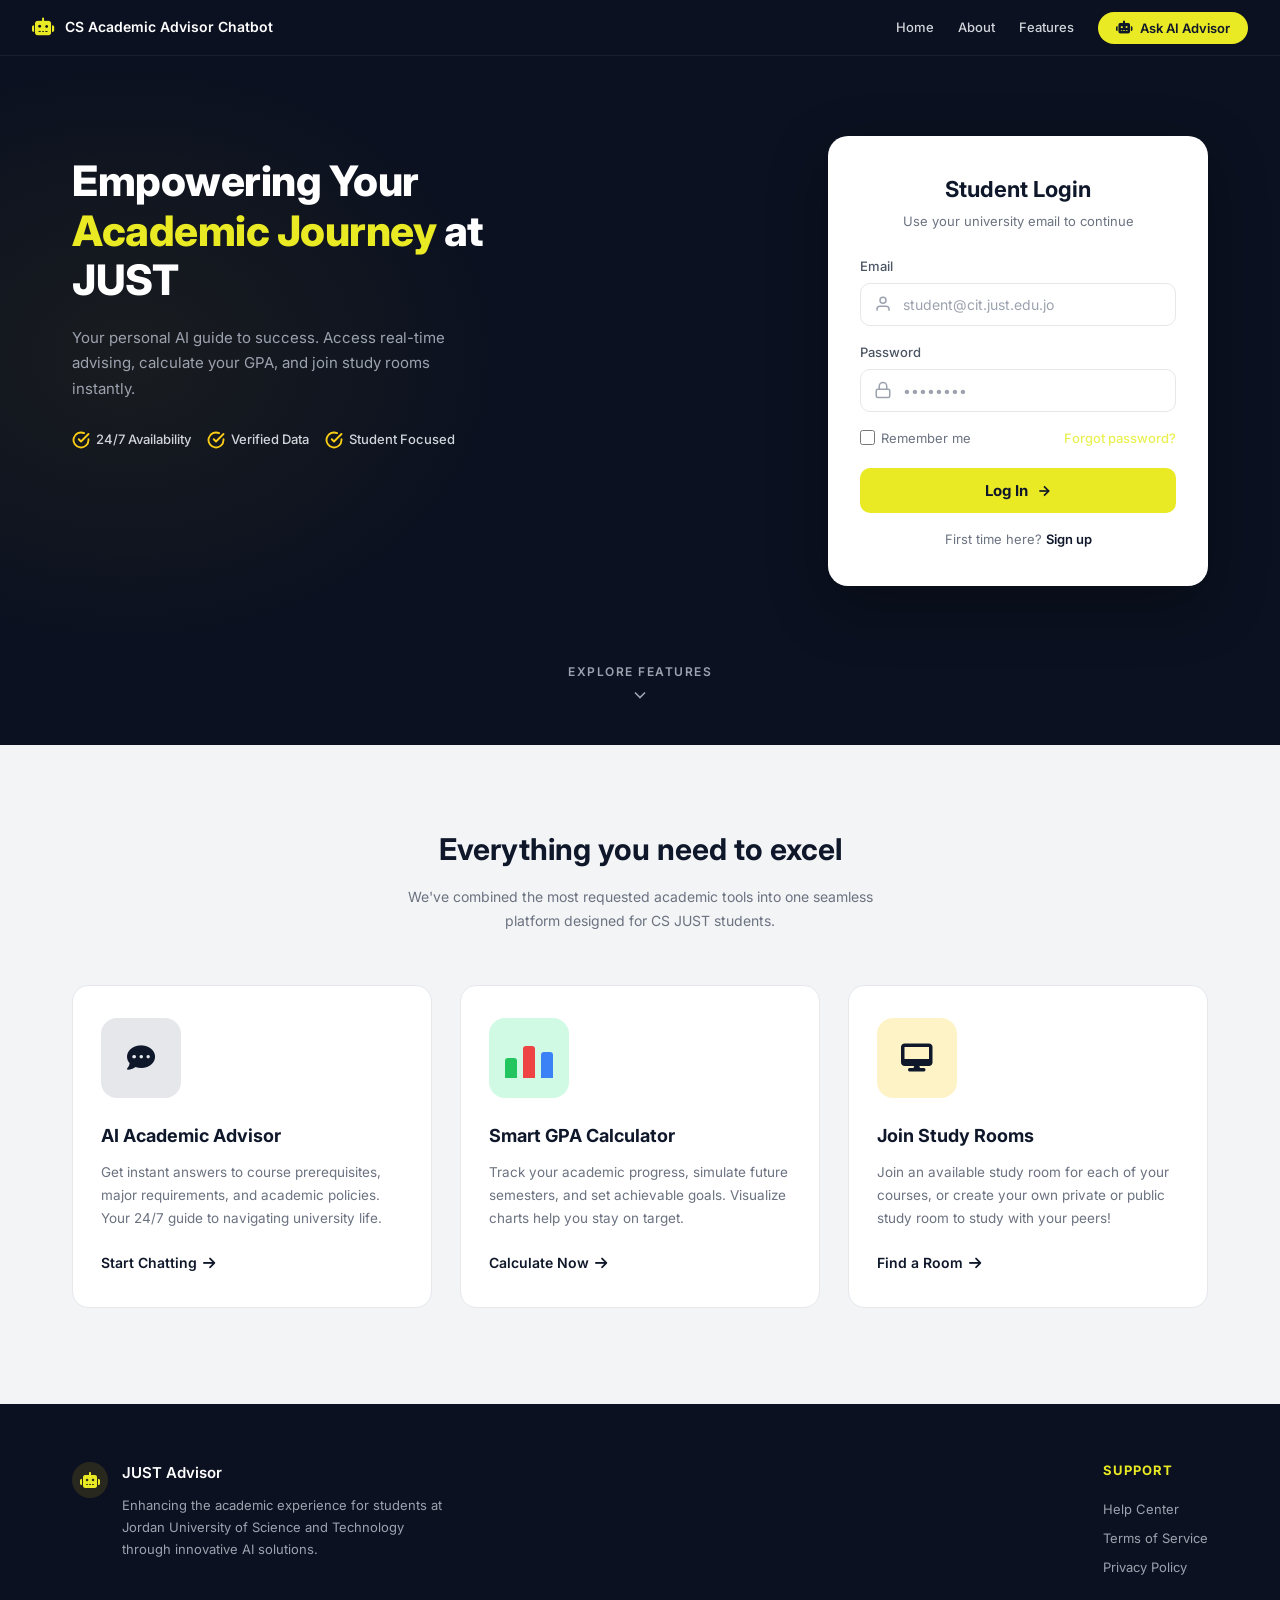
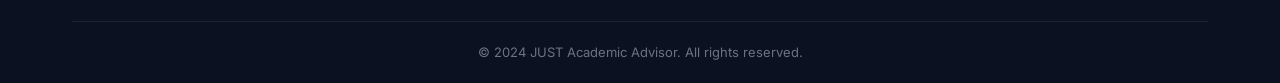
==== commit acec2af8: "final" ====
--- a/frontend/index.html
+++ b/frontend/index.html
@@ -5,8 +5,8 @@
   <meta charset="UTF-8" />
   <meta name="viewport" content="width=device-width, initial-scale=1.0" />
   <meta name="description"
-    content="JUST Advisor – Your personal AI academic guide at Jordan University of Science and Technology." />
-  <title>JUST Advisor | CS Academic Portal</title>
+    content="CS Academic Advisor Chatbot – Your personal AI guide at Jordan University of Science and Technology." />
+  <title>CS Academic Advisor Chatbot | JUST</title>
   <link rel="stylesheet" href="styles.css" />
   <link href="https://fonts.googleapis.com/css2?family=Inter:wght@400;500;600;700;800&display=swap" rel="stylesheet" />
   <link rel="stylesheet" href="https://cdnjs.cloudflare.com/ajax/libs/font-awesome/6.4.0/css/all.min.css" />
@@ -16,12 +16,14 @@
   <!-- NAVBAR -->
   <nav class="top-navbar">
     <div class="nav-inner">
-      <div class="nav-brand"><i class="fas fa-robot" style="color:var(--yellow);font-size:18px"></i><span>JUST Advisor</span></div>
+      <div class="nav-brand"><i class="fas fa-robot" style="color:var(--yellow);font-size:18px"></i><span>CS Academic
+          Advisor Chatbot</span></div>
       <div class="nav-center">
-        <a href="/">Home</a>
-        <a href="/about">About</a>
+        <a href="#">Home</a>
+        <a href="#">About</a>
         <a href="#features">Features</a>
-        <button class="btn-ask" onclick="location.href='/chatbot'"><i class="fas fa-robot"></i> Ask AI Advisor</button>
+        <button class="btn-ask" onclick="location.href='chatbot.html'"><i class="fas fa-robot"></i> Ask AI
+          Advisor</button>
       </div>
       <button class="hamburger-btn" id="hamburger"><span></span><span></span><span></span></button>
     </div>
@@ -35,17 +37,17 @@
         <p class="hero-subtitle">Your personal AI guide to success. Access real-time advising, calculate your GPA, and
           join study rooms instantly.</p>
         <div class="hero-badges">
-          <div class="badge"><svg width="18" height="18" viewBox="0 0 24 24" fill="none" stroke="#FFE082"
+          <div class="badge"><svg width="18" height="18" viewBox="0 0 24 24" fill="none" stroke="#facc15"
               stroke-width="2.5" stroke-linecap="round" stroke-linejoin="round">
               <path d="M22 11.08V12a10 10 0 1 1-5.93-9.14" />
               <polyline points="22 4 12 14.01 9 11.01" />
             </svg><span>24/7 Availability</span></div>
-          <div class="badge"><svg width="18" height="18" viewBox="0 0 24 24" fill="none" stroke="#FFE082"
+          <div class="badge"><svg width="18" height="18" viewBox="0 0 24 24" fill="none" stroke="#facc15"
               stroke-width="2.5" stroke-linecap="round" stroke-linejoin="round">
               <path d="M22 11.08V12a10 10 0 1 1-5.93-9.14" />
               <polyline points="22 4 12 14.01 9 11.01" />
             </svg><span>Verified Data</span></div>
-          <div class="badge"><svg width="18" height="18" viewBox="0 0 24 24" fill="none" stroke="#FFE082"
+          <div class="badge"><svg width="18" height="18" viewBox="0 0 24 24" fill="none" stroke="#facc15"
               stroke-width="2.5" stroke-linecap="round" stroke-linejoin="round">
               <path d="M22 11.08V12a10 10 0 1 1-5.93-9.14" />
               <polyline points="22 4 12 14.01 9 11.01" />
@@ -83,7 +85,7 @@
               <polyline points="12 5 19 12 12 19" />
             </svg></button>
           <div id="loginError" style="color: #ef4444; font-size: 14px; margin-top: 12px; text-align: center; display: none; font-weight: 500;"></div>
-          <p class="signup-prompt">First time here? <a href="/signup">Sign up</a></p>
+          <p class="signup-prompt">First time here? <a href="signup.html">Sign up</a></p>
         </form>
       </div>
     </div>
@@ -101,12 +103,12 @@
         CS JUST students.</p>
       <div class="features-grid">
         <div class="feature-card">
-          <div class="feature-icon icon-chat"><i class="fas fa-comment-dots" style="font-size:28px;color:var(--yellow)"></i>
+          <div class="feature-icon icon-chat"><i class="fas fa-comment-dots" style="font-size:28px;color:#0f172a"></i>
           </div>
           <h3>AI Academic Advisor</h3>
           <p>Get instant answers to course prerequisites, major requirements, and academic policies. Your 24/7 guide to
             navigating university life.</p>
-          <a href="/chatbot" class="feature-link">Start Chatting <i class="fas fa-arrow-right"></i></a>
+          <a href="chatbot.html" class="feature-link">Start Chatting <i class="fas fa-arrow-right"></i></a>
         </div>
         <div class="feature-card">
           <div class="feature-icon icon-gpa">
@@ -119,14 +121,14 @@
           <h3>Smart GPA Calculator</h3>
           <p>Track your academic progress, simulate future semesters, and set achievable goals. Visualize charts help
             you stay on target.</p>
-          <a href="/gpa" class="feature-link">Calculate Now <i class="fas fa-arrow-right"></i></a>
+          <a href="gpa.html" class="feature-link">Calculate Now <i class="fas fa-arrow-right"></i></a>
         </div>
         <div class="feature-card">
-          <div class="feature-icon icon-room"><i class="fas fa-desktop" style="font-size:28px;color:var(--yellow)"></i></div>
+          <div class="feature-icon icon-room"><i class="fas fa-desktop" style="font-size:28px;color:#0f172a"></i></div>
           <h3>Join Study Rooms</h3>
           <p>Join an available study room for each of your courses, or create your own private or public study room to
             study with your peers!</p>
-          <a href="/study-rooms" class="feature-link">Find a Room <i class="fas fa-arrow-right"></i></a>
+          <a href="study-rooms.html" class="feature-link">Find a Room <i class="fas fa-arrow-right"></i></a>
         </div>
       </div>
     </div>
@@ -148,23 +150,23 @@
         </div>
       </div>
       <div class="footer-bottom">
-        <p>&copy; 2025 JUST Academic Advisor. All rights reserved.</p>
+        <p>&copy; 2024 JUST Academic Advisor. All rights reserved.</p>
       </div>
     </div>
   </footer>
 
   <script>
-    document.body.classList.add('dark-mode');
+    if (localStorage.getItem('theme') === 'dark') {
+      document.body.classList.add('dark-mode');
+    }
     if (localStorage.getItem('student_id')) {
-      window.location.href = '/chatbot';
+      window.location.href = 'chatbot.html';
     }
 
-    document.getElementById('hamburger')?.addEventListener('click', () => {
-      document.querySelector('.nav-center')?.classList.toggle('open');
-    });
-
-    document.getElementById('loginForm')?.addEventListener('submit', async (e) => {
-      e.preventDefault();
+    document.getElementById('hamburger')?.addEventListener('click', () => { document.querySelector('.nav-center')?.classList.toggle('open') });
+    
+    document.getElementById('loginForm')?.addEventListener('submit', async (e) => { 
+      e.preventDefault(); 
       const email = document.getElementById('email').value;
       const password = document.getElementById('password').value;
       const btn = e.target.querySelector('button[type="submit"]');
@@ -178,11 +180,16 @@
       formData.append('password', password);
 
       try {
-        const response = await fetch('/login', { method: 'POST', body: formData });
+        const response = await fetch('/login', {
+          method: 'POST',
+          body: formData
+        });
+        
         const result = await response.json();
+        
         if (response.ok) {
           localStorage.setItem('student_id', result.student_id);
-          window.location.href = '/chatbot';
+          window.location.href = 'chatbot.html';
         } else {
           errorDiv.textContent = result.detail || 'Incorrect email or password.';
           errorDiv.style.display = 'block';
--- a/frontend/styles.css
+++ b/frontend/styles.css
@@ -6,43 +6,44 @@
 *,*::before,*::after{margin:0;padding:0;box-sizing:border-box}
 
 :root{
-  --accent-yellow:#FFE082;--navy:#0a0a0a;--navy-light:#111111;--navy-mid:#161616;
-  --yellow:#FFE082;--yellow-hover:#FFCA28;--white:#ffffff;--card-bg:#1a1a1a;--page-bg:#0f0f0f;
-  --gray-50:#111111;--gray-100:#1e1e1e;--gray-200:#2a2a2a;--gray-300:#3a3a3a;
-  --gray-400:#6b7280;--gray-500:#6b7280;--gray-600:#9ca3af;--gray-700:#c9d1d9;
-  --dark-text:#f1f5f9;
-  /* Semantic aliases used by history.html and other components */
-  --bg-card:#1a1a1a;--bg-elevated:#0f0f0f;--text-primary:#f1f5f9;--text-muted:#6b7280;
-  --accent:#6366f1;
+  --accent-yellow:#ffcc00;--navy:#0b1120;--navy-light:#111a2e;--navy-mid:#162033;
+  --yellow:#e9e924;--yellow-hover:#EAF050;--white:#ffffff;--card-bg:#ffffff;--page-bg:#f9fafb;
+  --gray-50:#f9fafb;--gray-100:#f3f4f6;--gray-200:#e5e7eb;--gray-300:#d1d5db;
+  --gray-400:#9ca3af;--gray-500:#6b7280;--gray-600:#4b5563;--gray-700:#374151;
+  --dark-text:#0f172a;
   --radius-sm:6px;--radius-md:10px;--radius-lg:16px;--radius-xl:20px;
-  --shadow-card:0 4px 24px rgba(0,0,0,.6);--shadow-hover:0 8px 32px rgba(0,0,0,.8);
+  --shadow-card:0 4px 24px rgba(0,0,0,.08);--shadow-hover:0 8px 32px rgba(0,0,0,.12);
   --transition:.25s ease;
   --sidebar-w:240px;
 }
 
-/* dark-mode class is always applied by sidebar.js — these reinforce :root */
 body.dark-mode {
-  --white: #ffffff;
-  --card-bg: #1a1a1a;
-  --bg-card: #1a1a1a;
-  --bg-elevated: #0f0f0f;
-  --page-bg: #0f0f0f;
-  --gray-50: #111111;
-  --gray-100: #1e1e1e;
-  --gray-200: #2a2a2a;
-  --gray-300: #3a3a3a;
-  --gray-400: #6b7280;
-  --gray-500: #6b7280;
-  --gray-600: #9ca3af;
-  --gray-700: #c9d1d9;
-  --dark-text: #f1f5f9;
-  --text-primary: #f1f5f9;
-  --text-muted: #6b7280;
-  --navy: #0a0a0a;
-  --yellow: #FFE082;
-  --yellow-hover: #FFCA28;
-  --shadow-card: 0 8px 24px rgba(0,0,0,0.7);
-  --shadow-hover: 0 12px 32px rgba(0,0,0,0.9);
+  --white: #ffffff;       /* Keep white as white for text/icons */
+  --card-bg: #161b22;     /* Card backgrounds */
+  --page-bg: #010409;     /* Main page background */
+  --gray-50: #0d1117;     /* Slight offset from page-bg */
+  --gray-100: #21262d;    /* Hover states & subtle backgrounds */
+  --gray-200: #30363d;    /* Lines and Borders - high contrast */
+  --gray-300: #484f58;    /* Stronger borders */
+  --gray-400: #8b949e;    /* Icons & subtle text */
+  --gray-500: #8b949e;    /* Secondary text */
+  --gray-600: #c9d1d9;    /* Strong secondary text */
+  --dark-text: #ffffff;   /* Headings and primary text */
+  --yellow: #facc15;      /* Vibrant modern yellow for dark mode */
+  --yellow-hover: #eab308;
+  --shadow-card: 0 8px 24px rgba(0,0,0,0.8);
+  --shadow-hover: 0 12px 32px rgba(0,0,0,1);
+}
+body.dark-mode .sidebar {
+  background: #010409;
+  border-right: 1px solid #30363d;
+}
+body.dark-mode .top-navbar, body.dark-mode .top-bar {
+  background: #010409;
+  border-bottom: 1px solid #30363d;
+}
+body.dark-mode .hero {
+  background: #010409;
 }
 
 html{scroll-behavior:smooth}
@@ -115,11 +116,11 @@
 
 /* ---------- BADGES / TAGS ---------- */
 .tag{display:inline-block;padding:3px 10px;border-radius:999px;font-size:11px;font-weight:600;border:1px solid}
-.tag-green{color:#4ade80;border-color:rgba(74,222,128,.3);background:rgba(74,222,128,.1)}
-.tag-yellow{color:#FFE082;border-color:rgba(255,224,130,.3);background:rgba(255,224,130,.1)}
-.tag-blue{color:#60a5fa;border-color:rgba(96,165,250,.3);background:rgba(96,165,250,.1)}
-.tag-red{color:#f87171;border-color:rgba(248,113,113,.3);background:rgba(248,113,113,.1)}
-.tag-purple{color:#c084fc;border-color:rgba(192,132,252,.3);background:rgba(192,132,252,.1)}
+.tag-green{color:#16a34a;border-color:#bbf7d0;background:#f0fdf4}
+.tag-yellow{color:#a16207;border-color:#fef08a;background:#fefce8}
+.tag-blue{color:#2563eb;border-color:#bfdbfe;background:#eff6ff}
+.tag-red{color:#dc2626;border-color:#fecaca;background:#fef2f2}
+.tag-purple{color:#7c3aed;border-color:#ddd6fe;background:#f5f3ff}
 
 /* ---------- CARDS ---------- */
 .card{background:var(--card-bg);border-radius:var(--radius-lg);border:1px solid var(--gray-200);padding:24px;transition:transform var(--transition),box-shadow var(--transition)}
@@ -372,16 +373,16 @@
 .course-card{border-radius:var(--radius-md);padding:14px 16px;border:1.5px solid;transition:transform var(--transition),box-shadow var(--transition);cursor:pointer;position:relative;overflow:hidden}
 .course-card:hover{transform:translateY(-2px);box-shadow:var(--shadow-card)}
 .course-card .cc-status-bar{position:absolute;top:0;left:0;width:4px;height:100%}
-.course-card.completed{background:rgba(74,222,128,.07);border-color:rgba(74,222,128,.3)}
-.course-card.completed .cc-status-bar{background:#4ade80}
-.course-card.completed .cc-code{color:#4ade80}
-.course-card.enrolled{background:rgba(255,224,130,.07);border-color:rgba(255,224,130,.3)}
-.course-card.enrolled .cc-status-bar{background:#FFE082}
-.course-card.enrolled .cc-code{color:#FFE082}
+.course-card.completed{background:#f0fdf4;border-color:#86efac}
+.course-card.completed .cc-status-bar{background:#22c55e}
+.course-card.completed .cc-code{color:#166534}
+.course-card.enrolled{background:#fefce8;border-color:#fef08a}
+.course-card.enrolled .cc-status-bar{background:#eab308}
+.course-card.enrolled .cc-code{color:#713f12}
 .course-card.available{background:var(--card-bg);border-color:var(--gray-200)}
-.course-card.available .cc-status-bar{background:#60a5fa}
+.course-card.available .cc-status-bar{background:#3b82f6}
 .course-card.locked{background:var(--gray-50);border-color:var(--gray-200);opacity:.65}
-.course-card.locked .cc-status-bar{background:#6b7280}
+.course-card.locked .cc-status-bar{background:#9ca3af}
 .course-card .cc-top{display:flex;justify-content:space-between;align-items:center;margin-bottom:6px;padding-left:8px}
 .course-card .cc-code{font-size:12px;font-weight:700;color:var(--dark-text)}
 .course-card .cc-credits{font-size:11px;font-weight:600;color:var(--gray-500);background:var(--gray-100);padding:2px 8px;border-radius:999px}
@@ -399,9 +400,9 @@
 /* Roadmap Summary Bar */
 .roadmap-summary{display:flex;gap:16px;flex-wrap:wrap;margin-bottom:24px;padding:18px 24px;background:var(--card-bg);border-radius:var(--radius-lg);border:1px solid var(--gray-200)}
 .rsm-item{display:flex;align-items:center;gap:8px;font-size:13px;font-weight:600;padding:8px 16px;border-radius:var(--radius-md)}
-.rsm-completed{background:rgba(74,222,128,.1);color:#4ade80}
-.rsm-enrolled{background:rgba(255,224,130,.1);color:#FFE082}
-.rsm-remaining{background:rgba(96,165,250,.1);color:#60a5fa}
+.rsm-completed{background:#f0fdf4;color:#16a34a}
+.rsm-enrolled{background:#fefce8;color:#ca8a04}
+.rsm-remaining{background:#f0f9ff;color:#0369a1}
 
 @media(max-width:768px){
   .semester-grid{grid-template-columns:1fr 1fr}
@@ -414,9 +415,9 @@
 /* Summary badge row */
 .rdm-summary{display:flex;flex-wrap:wrap;gap:10px;margin-bottom:24px;padding:14px 20px;background:var(--card-bg);border:1px solid var(--gray-200);border-radius:var(--radius-lg)}
 .rdm-badge{display:inline-flex;align-items:center;gap:6px;font-size:12px;font-weight:600;padding:6px 14px;border-radius:999px}
-.rdm-badge--completed{background:rgba(74,222,128,.1);color:#4ade80}
-.rdm-badge--enrolled{background:rgba(255,224,130,.1);color:#FFE082}
-.rdm-badge--available{background:rgba(96,165,250,.1);color:#60a5fa}
+.rdm-badge--completed{background:#f0fdf4;color:#16a34a}
+.rdm-badge--enrolled{background:#fefce8;color:#854d0e}
+.rdm-badge--available{background:#eff6ff;color:#1d4ed8}
 .rdm-badge--locked{background:var(--gray-100);color:var(--gray-600)}
 .rdm-dot{width:8px;height:8px;border-radius:50%;flex-shrink:0}
 
@@ -440,13 +441,13 @@
 .rdm-card__prereq{font-size:10px;color:var(--gray-500);line-height:1.4}
 
 /* Status-specific card colors */
-.rdm-card--completed{background:rgba(74,222,128,.07);border-color:rgba(74,222,128,.3)}
-.rdm-card--completed .rdm-card__code{color:#4ade80}
-.rdm-card--enrolled{background:rgba(255,224,130,.07);border-color:rgba(255,224,130,.3)}
-.rdm-card--enrolled .rdm-card__code{color:#FFE082}
+.rdm-card--completed{background:#f0fdf4;border-color:#86efac}
+.rdm-card--completed .rdm-card__code{color:#166534}
+.rdm-card--enrolled{background:#fefce8;border-color:#fde047}
+.rdm-card--enrolled .rdm-card__code{color:#713f12}
 .rdm-card--available{background:var(--card-bg);border-color:var(--gray-200)}
-.rdm-card--available .rdm-card__code{color:#60a5fa}
-.rdm-card--locked{background:var(--gray-50);border-color:var(--gray-200);opacity:.6}
+.rdm-card--available .rdm-card__code{color:#1e40af}
+.rdm-card--locked{background:var(--gray-50);border-color:var(--gray-200);opacity:.7}
 .rdm-card--locked .rdm-card__code{color:var(--gray-500)}
 .rdm-card__grade-corner{display:inline-flex;align-items:center;font-size:11px;font-weight:700;color:#166534;background:#dcfce7;padding:2px 8px;border-radius:999px;margin-top:6px;border:1px solid #86efac;letter-spacing:.3px}
 body.dark-mode .rdm-card__grade-corner{color:#4ade80;background:rgba(74,222,128,.12);border-color:rgba(74,222,128,.3)}
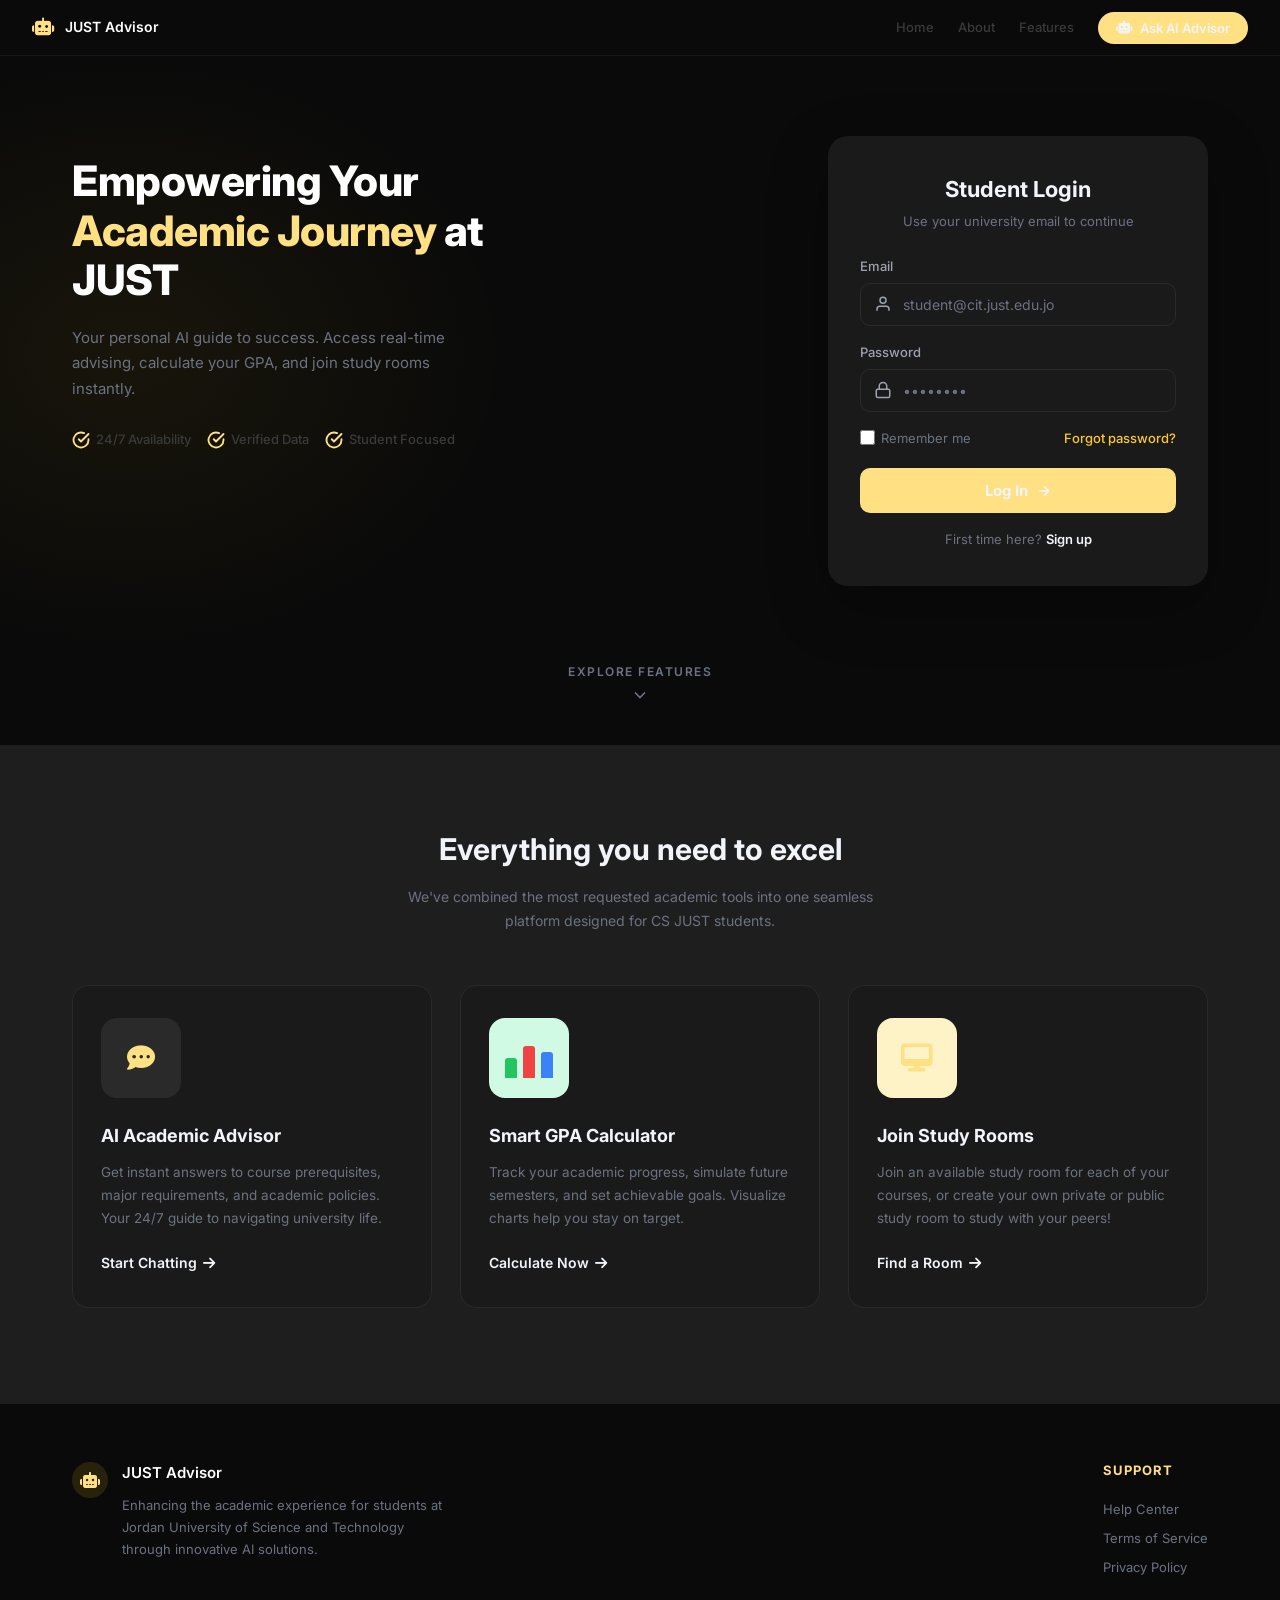
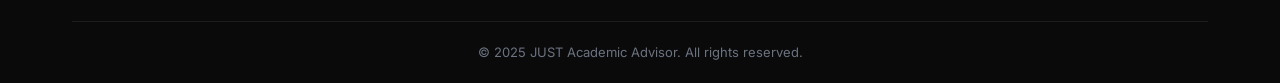
==== commit ed9ffabb: "final" ====
--- a/frontend/index.html
+++ b/frontend/index.html
@@ -1,29 +1,24 @@
 <!DOCTYPE html>
 <html lang="en">
-
 <head>
-  <meta charset="UTF-8" />
-  <meta name="viewport" content="width=device-width, initial-scale=1.0" />
-  <meta name="description"
-    content="CS Academic Advisor Chatbot – Your personal AI guide at Jordan University of Science and Technology." />
-  <title>CS Academic Advisor Chatbot | JUST</title>
-  <link rel="stylesheet" href="styles.css" />
-  <link href="https://fonts.googleapis.com/css2?family=Inter:wght@400;500;600;700;800&display=swap" rel="stylesheet" />
-  <link rel="stylesheet" href="https://cdnjs.cloudflare.com/ajax/libs/font-awesome/6.4.0/css/all.min.css" />
+  <meta charset="UTF-8"/>
+  <meta name="viewport" content="width=device-width, initial-scale=1.0"/>
+  <meta name="description" content="JUST Advisor – Your personal AI academic guide at Jordan University of Science and Technology."/>
+  <title>JUST Advisor | CS Academic Portal</title>
+  <link rel="stylesheet" href="styles.css"/>
+  <link href="https://fonts.googleapis.com/css2?family=Inter:wght@400;500;600;700;800&display=swap" rel="stylesheet"/>
+  <link rel="stylesheet" href="https://cdnjs.cloudflare.com/ajax/libs/font-awesome/6.4.0/css/all.min.css"/>
 </head>
-
 <body>
   <!-- NAVBAR -->
   <nav class="top-navbar">
     <div class="nav-inner">
-      <div class="nav-brand"><i class="fas fa-robot" style="color:var(--yellow);font-size:18px"></i><span>CS Academic
-          Advisor Chatbot</span></div>
+      <div class="nav-brand"><i class="fas fa-robot" style="color:var(--yellow);font-size:18px"></i><span>JUST Advisor</span></div>
       <div class="nav-center">
-        <a href="#">Home</a>
-        <a href="#">About</a>
+        <a href="/">Home</a>
+        <a href="/about">About</a>
         <a href="#features">Features</a>
-        <button class="btn-ask" onclick="location.href='chatbot.html'"><i class="fas fa-robot"></i> Ask AI
-          Advisor</button>
+        <button class="btn-ask" onclick="location.href='/chatbot'"><i class="fas fa-robot"></i> Ask AI Advisor</button>
       </div>
       <button class="hamburger-btn" id="hamburger"><span></span><span></span><span></span></button>
     </div>
@@ -33,25 +28,12 @@
   <section class="hero">
     <div class="hero-container">
       <div class="hero-content animate-in">
-        <h1 class="hero-title">Empowering Your<br /><span class="highlight">Academic Journey</span> at<br />JUST</h1>
-        <p class="hero-subtitle">Your personal AI guide to success. Access real-time advising, calculate your GPA, and
-          join study rooms instantly.</p>
+        <h1 class="hero-title">Empowering Your<br/><span class="highlight">Academic Journey</span> at<br/>JUST</h1>
+        <p class="hero-subtitle">Your personal AI guide to success. Access real-time advising, calculate your GPA, and join study rooms instantly.</p>
         <div class="hero-badges">
-          <div class="badge"><svg width="18" height="18" viewBox="0 0 24 24" fill="none" stroke="#facc15"
-              stroke-width="2.5" stroke-linecap="round" stroke-linejoin="round">
-              <path d="M22 11.08V12a10 10 0 1 1-5.93-9.14" />
-              <polyline points="22 4 12 14.01 9 11.01" />
-            </svg><span>24/7 Availability</span></div>
-          <div class="badge"><svg width="18" height="18" viewBox="0 0 24 24" fill="none" stroke="#facc15"
-              stroke-width="2.5" stroke-linecap="round" stroke-linejoin="round">
-              <path d="M22 11.08V12a10 10 0 1 1-5.93-9.14" />
-              <polyline points="22 4 12 14.01 9 11.01" />
-            </svg><span>Verified Data</span></div>
-          <div class="badge"><svg width="18" height="18" viewBox="0 0 24 24" fill="none" stroke="#facc15"
-              stroke-width="2.5" stroke-linecap="round" stroke-linejoin="round">
-              <path d="M22 11.08V12a10 10 0 1 1-5.93-9.14" />
-              <polyline points="22 4 12 14.01 9 11.01" />
-            </svg><span>Student Focused</span></div>
+          <div class="badge"><svg width="18" height="18" viewBox="0 0 24 24" fill="none" stroke="var(--yellow)" stroke-width="2.5" stroke-linecap="round" stroke-linejoin="round"><path d="M22 11.08V12a10 10 0 1 1-5.93-9.14"/><polyline points="22 4 12 14.01 9 11.01"/></svg><span>24/7 Availability</span></div>
+          <div class="badge"><svg width="18" height="18" viewBox="0 0 24 24" fill="none" stroke="var(--yellow)" stroke-width="2.5" stroke-linecap="round" stroke-linejoin="round"><path d="M22 11.08V12a10 10 0 1 1-5.93-9.14"/><polyline points="22 4 12 14.01 9 11.01"/></svg><span>Verified Data</span></div>
+          <div class="badge"><svg width="18" height="18" viewBox="0 0 24 24" fill="none" stroke="var(--yellow)" stroke-width="2.5" stroke-linecap="round" stroke-linejoin="round"><path d="M22 11.08V12a10 10 0 1 1-5.93-9.14"/><polyline points="22 4 12 14.01 9 11.01"/></svg><span>Student Focused</span></div>
         </div>
       </div>
       <!-- Login Card -->
@@ -61,74 +43,48 @@
         <form class="login-form" id="loginForm">
           <div class="form-group">
             <label for="email">Email</label>
-            <div class="input-wrapper"><svg class="input-icon" width="18" height="18" viewBox="0 0 24 24" fill="none"
-                stroke="#9ca3af" stroke-width="2">
-                <path d="M20 21v-2a4 4 0 0 0-4-4H8a4 4 0 0 0-4 4v2" />
-                <circle cx="12" cy="7" r="4" />
-              </svg><input type="email" id="email" placeholder="student@cit.just.edu.jo" required /></div>
+            <div class="input-wrapper"><svg class="input-icon" width="18" height="18" viewBox="0 0 24 24" fill="none" stroke="#9ca3af" stroke-width="2"><path d="M20 21v-2a4 4 0 0 0-4-4H8a4 4 0 0 0-4 4v2"/><circle cx="12" cy="7" r="4"/></svg><input type="email" id="email" placeholder="student@cit.just.edu.jo" required/></div>
           </div>
           <div class="form-group">
             <label for="password">Password</label>
-            <div class="input-wrapper"><svg class="input-icon" width="18" height="18" viewBox="0 0 24 24" fill="none"
-                stroke="#9ca3af" stroke-width="2">
-                <rect x="3" y="11" width="18" height="11" rx="2" />
-                <path d="M7 11V7a5 5 0 0 1 10 0v4" />
-              </svg><input type="password" id="password" placeholder="••••••••" required /></div>
+            <div class="input-wrapper"><svg class="input-icon" width="18" height="18" viewBox="0 0 24 24" fill="none" stroke="#9ca3af" stroke-width="2"><rect x="3" y="11" width="18" height="11" rx="2"/><path d="M7 11V7a5 5 0 0 1 10 0v4"/></svg><input type="password" id="password" placeholder="••••••••" required/></div>
           </div>
           <div class="form-options">
-            <label class="remember-me"><input type="checkbox" /><span>Remember me</span></label>
+            <label class="remember-me"><input type="checkbox"/><span>Remember me</span></label>
             <a href="#" class="forgot-link">Forgot password?</a>
           </div>
-          <button type="submit" class="btn-login">Log In <svg width="16" height="16" viewBox="0 0 24 24" fill="none"
-              stroke="currentColor" stroke-width="2.5">
-              <line x1="5" y1="12" x2="19" y2="12" />
-              <polyline points="12 5 19 12 12 19" />
-            </svg></button>
-          <div id="loginError" style="color: #ef4444; font-size: 14px; margin-top: 12px; text-align: center; display: none; font-weight: 500;"></div>
-          <p class="signup-prompt">First time here? <a href="signup.html">Sign up</a></p>
+          <button type="submit" class="btn-login">Log In <svg width="16" height="16" viewBox="0 0 24 24" fill="none" stroke="currentColor" stroke-width="2.5"><line x1="5" y1="12" x2="19" y2="12"/><polyline points="12 5 19 12 12 19"/></svg></button>
+          <div id="loginError" style="color:#ef4444;font-size:14px;margin-top:12px;text-align:center;display:none;font-weight:500;"></div>
+          <p class="signup-prompt">First time here? <a href="/signup">Sign up</a></p>
         </form>
       </div>
     </div>
-    <div class="explore-cta"><a href="#features" class="explore-link"><span>EXPLORE FEATURES</span><svg width="20"
-          height="20" viewBox="0 0 24 24" fill="none" stroke="currentColor" stroke-width="2">
-          <polyline points="6 9 12 15 18 9" />
-        </svg></a></div>
+    <div class="explore-cta"><a href="#features" class="explore-link"><span>EXPLORE FEATURES</span><svg width="20" height="20" viewBox="0 0 24 24" fill="none" stroke="currentColor" stroke-width="2"><polyline points="6 9 12 15 18 9"/></svg></a></div>
   </section>
 
   <!-- FEATURES -->
   <section class="features" id="features">
     <div class="features-container">
       <h2 class="features-title">Everything you need to excel</h2>
-      <p class="features-desc">We've combined the most requested academic tools into one seamless platform designed for
-        CS JUST students.</p>
+      <p class="features-desc">We've combined the most requested academic tools into one seamless platform designed for CS JUST students.</p>
       <div class="features-grid">
         <div class="feature-card">
-          <div class="feature-icon icon-chat"><i class="fas fa-comment-dots" style="font-size:28px;color:#0f172a"></i>
-          </div>
+          <div class="feature-icon icon-chat"><i class="fas fa-comment-dots" style="font-size:28px;color:var(--yellow)"></i></div>
           <h3>AI Academic Advisor</h3>
-          <p>Get instant answers to course prerequisites, major requirements, and academic policies. Your 24/7 guide to
-            navigating university life.</p>
-          <a href="chatbot.html" class="feature-link">Start Chatting <i class="fas fa-arrow-right"></i></a>
+          <p>Get instant answers to course prerequisites, major requirements, and academic policies. Your 24/7 guide to navigating university life.</p>
+          <a href="/chatbot" class="feature-link">Start Chatting <i class="fas fa-arrow-right"></i></a>
         </div>
         <div class="feature-card">
-          <div class="feature-icon icon-gpa">
-            <div class="gpa-bars">
-              <div class="bar bar-green"></div>
-              <div class="bar bar-red"></div>
-              <div class="bar bar-blue"></div>
-            </div>
-          </div>
+          <div class="feature-icon icon-gpa"><div class="gpa-bars"><div class="bar bar-green"></div><div class="bar bar-red"></div><div class="bar bar-blue"></div></div></div>
           <h3>Smart GPA Calculator</h3>
-          <p>Track your academic progress, simulate future semesters, and set achievable goals. Visualize charts help
-            you stay on target.</p>
-          <a href="gpa.html" class="feature-link">Calculate Now <i class="fas fa-arrow-right"></i></a>
+          <p>Track your academic progress, simulate future semesters, and set achievable goals. Visualize charts help you stay on target.</p>
+          <a href="/gpa" class="feature-link">Calculate Now <i class="fas fa-arrow-right"></i></a>
         </div>
         <div class="feature-card">
-          <div class="feature-icon icon-room"><i class="fas fa-desktop" style="font-size:28px;color:#0f172a"></i></div>
+          <div class="feature-icon icon-room"><i class="fas fa-desktop" style="font-size:28px;color:var(--yellow)"></i></div>
           <h3>Join Study Rooms</h3>
-          <p>Join an available study room for each of your courses, or create your own private or public study room to
-            study with your peers!</p>
-          <a href="study-rooms.html" class="feature-link">Find a Room <i class="fas fa-arrow-right"></i></a>
+          <p>Join an available study room for each of your courses, or create your own private or public study room to study with your peers!</p>
+          <a href="/study-rooms" class="feature-link">Find a Room <i class="fas fa-arrow-right"></i></a>
         </div>
       </div>
     </div>
@@ -141,67 +97,54 @@
         <div class="footer-brand">
           <div class="footer-logo-icon"><i class="fas fa-robot" style="color:var(--yellow)"></i></div>
           <div><span class="footer-brand-name">JUST Advisor</span>
-            <p class="footer-brand-desc">Enhancing the academic experience for students at Jordan University of Science
-              and Technology through innovative AI solutions.</p>
+            <p class="footer-brand-desc">Enhancing the academic experience for students at Jordan University of Science and Technology through innovative AI solutions.</p>
           </div>
         </div>
         <div class="footer-support">
           <h4>SUPPORT</h4><a href="#">Help Center</a><a href="#">Terms of Service</a><a href="#">Privacy Policy</a>
         </div>
       </div>
-      <div class="footer-bottom">
-        <p>&copy; 2024 JUST Academic Advisor. All rights reserved.</p>
-      </div>
+      <div class="footer-bottom"><p>&copy; 2025 JUST Academic Advisor. All rights reserved.</p></div>
     </div>
   </footer>
 
   <script>
-    if (localStorage.getItem('theme') === 'dark') {
-      document.body.classList.add('dark-mode');
-    }
-    if (localStorage.getItem('student_id')) {
-      window.location.href = 'chatbot.html';
-    }
+    document.body.classList.add('dark-mode');
+    if (localStorage.getItem('student_id')) { window.location.href = '/chatbot'; }
 
-    document.getElementById('hamburger')?.addEventListener('click', () => { document.querySelector('.nav-center')?.classList.toggle('open') });
-    
-    document.getElementById('loginForm')?.addEventListener('submit', async (e) => { 
-      e.preventDefault(); 
+    document.getElementById('hamburger')?.addEventListener('click', () => {
+      document.querySelector('.nav-center')?.classList.toggle('open');
+    });
+
+    document.getElementById('loginForm')?.addEventListener('submit', async (e) => {
+      e.preventDefault();
       const email = document.getElementById('email').value;
       const password = document.getElementById('password').value;
       const btn = e.target.querySelector('button[type="submit"]');
       const errorDiv = document.getElementById('loginError');
-      const originalText = btn.innerHTML;
+      const orig = btn.innerHTML;
       btn.innerHTML = 'Logging in...';
       errorDiv.style.display = 'none';
-
-      const formData = new FormData();
-      formData.append('email', email);
-      formData.append('password', password);
-
+      const fd = new FormData();
+      fd.append('email', email);
+      fd.append('password', password);
       try {
-        const response = await fetch('/login', {
-          method: 'POST',
-          body: formData
-        });
-        
-        const result = await response.json();
-        
-        if (response.ok) {
+        const res = await fetch('/login', { method: 'POST', body: fd });
+        const result = await res.json();
+        if (res.ok) {
           localStorage.setItem('student_id', result.student_id);
-          window.location.href = 'chatbot.html';
+          window.location.href = '/chatbot';
         } else {
           errorDiv.textContent = result.detail || 'Incorrect email or password.';
           errorDiv.style.display = 'block';
-          btn.innerHTML = originalText;
+          btn.innerHTML = orig;
         }
       } catch (err) {
         errorDiv.textContent = 'Could not connect to the server. Please try again.';
         errorDiv.style.display = 'block';
-        btn.innerHTML = originalText;
+        btn.innerHTML = orig;
       }
     });
   </script>
 </body>
-
 </html>
--- a/frontend/styles.css
+++ b/frontend/styles.css
@@ -6,44 +6,31 @@
 *,*::before,*::after{margin:0;padding:0;box-sizing:border-box}
 
 :root{
-  --accent-yellow:#ffcc00;--navy:#0b1120;--navy-light:#111a2e;--navy-mid:#162033;
-  --yellow:#e9e924;--yellow-hover:#EAF050;--white:#ffffff;--card-bg:#ffffff;--page-bg:#f9fafb;
-  --gray-50:#f9fafb;--gray-100:#f3f4f6;--gray-200:#e5e7eb;--gray-300:#d1d5db;
-  --gray-400:#9ca3af;--gray-500:#6b7280;--gray-600:#4b5563;--gray-700:#374151;
-  --dark-text:#0f172a;
+  /* Dark-first design – body.dark-mode (always applied) reinforces these */
+  --accent-yellow:#FFE082;--navy:#0a0a0a;--navy-light:#111111;--navy-mid:#161616;
+  --yellow:#FFE082;--yellow-hover:#FFCA28;--white:#ffffff;--card-bg:#1a1a1a;--page-bg:#0f0f0f;
+  --gray-50:#111111;--gray-100:#1e1e1e;--gray-200:#2a2a2a;--gray-300:#3a3a3a;
+  --gray-400:#6b7280;--gray-500:#6b7280;--gray-600:#9ca3af;--gray-700:#c9d1d9;
+  --dark-text:#f1f5f9;
+  /* Semantic aliases used across components */
+  --bg-card:#1a1a1a;--bg-elevated:#0f0f0f;--text-primary:#f1f5f9;--text-muted:#6b7280;
+  --accent:#6366f1;
   --radius-sm:6px;--radius-md:10px;--radius-lg:16px;--radius-xl:20px;
-  --shadow-card:0 4px 24px rgba(0,0,0,.08);--shadow-hover:0 8px 32px rgba(0,0,0,.12);
+  --shadow-card:0 4px 24px rgba(0,0,0,.6);--shadow-hover:0 8px 32px rgba(0,0,0,.8);
   --transition:.25s ease;
   --sidebar-w:240px;
 }
 
 body.dark-mode {
-  --white: #ffffff;       /* Keep white as white for text/icons */
-  --card-bg: #161b22;     /* Card backgrounds */
-  --page-bg: #010409;     /* Main page background */
-  --gray-50: #0d1117;     /* Slight offset from page-bg */
-  --gray-100: #21262d;    /* Hover states & subtle backgrounds */
-  --gray-200: #30363d;    /* Lines and Borders - high contrast */
-  --gray-300: #484f58;    /* Stronger borders */
-  --gray-400: #8b949e;    /* Icons & subtle text */
-  --gray-500: #8b949e;    /* Secondary text */
-  --gray-600: #c9d1d9;    /* Strong secondary text */
-  --dark-text: #ffffff;   /* Headings and primary text */
-  --yellow: #facc15;      /* Vibrant modern yellow for dark mode */
-  --yellow-hover: #eab308;
-  --shadow-card: 0 8px 24px rgba(0,0,0,0.8);
-  --shadow-hover: 0 12px 32px rgba(0,0,0,1);
-}
-body.dark-mode .sidebar {
-  background: #010409;
-  border-right: 1px solid #30363d;
-}
-body.dark-mode .top-navbar, body.dark-mode .top-bar {
-  background: #010409;
-  border-bottom: 1px solid #30363d;
-}
-body.dark-mode .hero {
-  background: #010409;
+  --white:#ffffff;
+  --card-bg:#1a1a1a;--bg-card:#1a1a1a;--bg-elevated:#0f0f0f;
+  --page-bg:#0f0f0f;
+  --gray-50:#111111;--gray-100:#1e1e1e;--gray-200:#2a2a2a;--gray-300:#3a3a3a;
+  --gray-400:#6b7280;--gray-500:#6b7280;--gray-600:#9ca3af;--gray-700:#c9d1d9;
+  --dark-text:#f1f5f9;--text-primary:#f1f5f9;--text-muted:#6b7280;
+  --navy:#0a0a0a;
+  --yellow:#FFE082;--yellow-hover:#FFCA28;
+  --shadow-card:0 8px 24px rgba(0,0,0,.7);--shadow-hover:0 12px 32px rgba(0,0,0,.9);
 }
 
 html{scroll-behavior:smooth}
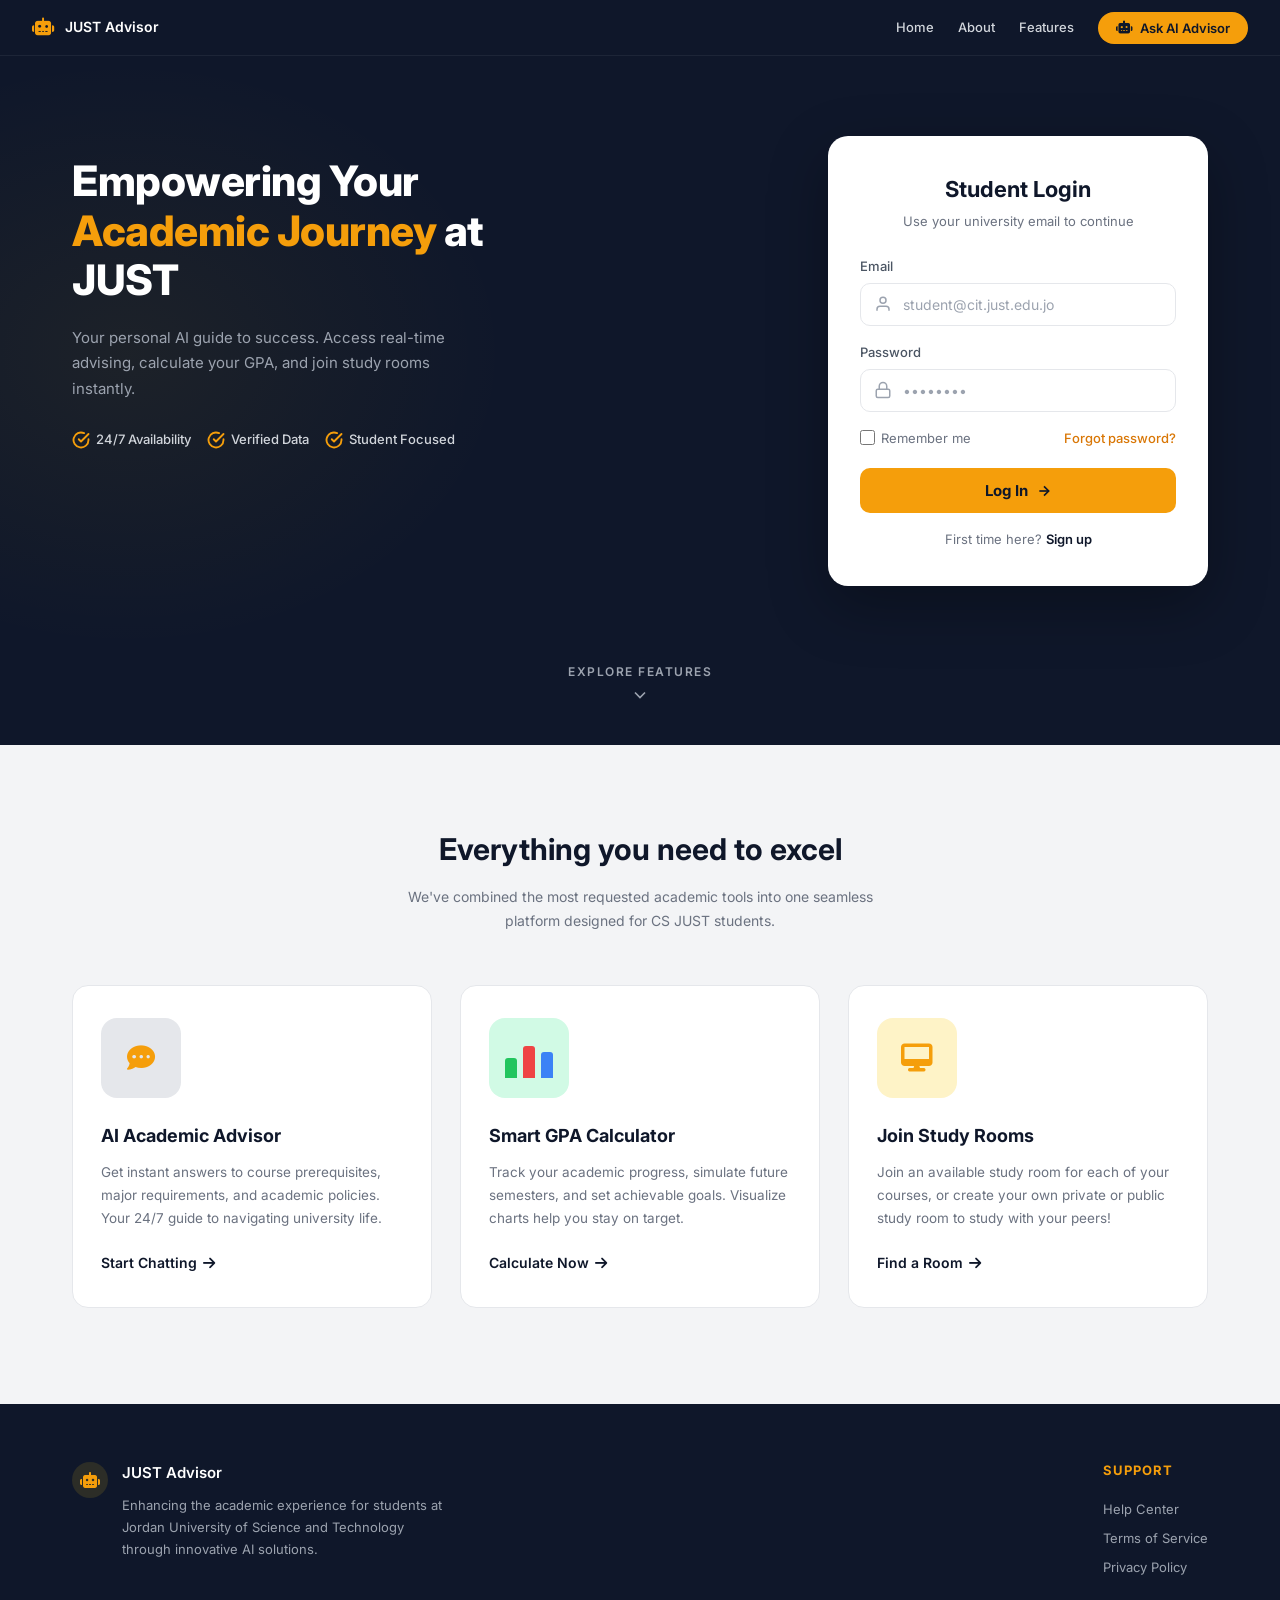
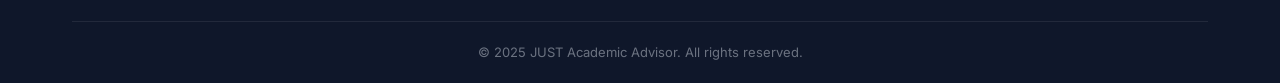
==== commit 8011412c: "final" ====
--- a/frontend/index.html
+++ b/frontend/index.html
@@ -109,7 +109,6 @@
   </footer>
 
   <script>
-    document.body.classList.add('dark-mode');
     if (localStorage.getItem('student_id')) { window.location.href = '/chatbot'; }
 
     document.getElementById('hamburger')?.addEventListener('click', () => {
--- a/frontend/styles.css
+++ b/frontend/styles.css
@@ -6,17 +6,15 @@
 *,*::before,*::after{margin:0;padding:0;box-sizing:border-box}
 
 :root{
-  /* Dark-first design – body.dark-mode (always applied) reinforces these */
-  --accent-yellow:#FFE082;--navy:#0a0a0a;--navy-light:#111111;--navy-mid:#161616;
-  --yellow:#FFE082;--yellow-hover:#FFCA28;--white:#ffffff;--card-bg:#1a1a1a;--page-bg:#0f0f0f;
-  --gray-50:#111111;--gray-100:#1e1e1e;--gray-200:#2a2a2a;--gray-300:#3a3a3a;
-  --gray-400:#6b7280;--gray-500:#6b7280;--gray-600:#9ca3af;--gray-700:#c9d1d9;
-  --dark-text:#f1f5f9;
-  /* Semantic aliases used across components */
-  --bg-card:#1a1a1a;--bg-elevated:#0f0f0f;--text-primary:#f1f5f9;--text-muted:#6b7280;
+  --accent-yellow:#FFE082;--navy:#0f172a;--navy-light:#1e293b;--navy-mid:#1e293b;
+  --yellow:#F59E0B;--yellow-hover:#D97706;--white:#ffffff;--card-bg:#ffffff;--page-bg:#f5f7fa;
+  --gray-50:#f9fafb;--gray-100:#f3f4f6;--gray-200:#e5e7eb;--gray-300:#d1d5db;
+  --gray-400:#9ca3af;--gray-500:#6b7280;--gray-600:#4b5563;--gray-700:#374151;
+  --dark-text:#0f172a;
+  --bg-card:#ffffff;--bg-elevated:#f5f7fa;--text-primary:#0f172a;--text-muted:#6b7280;
   --accent:#6366f1;
   --radius-sm:6px;--radius-md:10px;--radius-lg:16px;--radius-xl:20px;
-  --shadow-card:0 4px 24px rgba(0,0,0,.6);--shadow-hover:0 8px 32px rgba(0,0,0,.8);
+  --shadow-card:0 2px 12px rgba(0,0,0,.08);--shadow-hover:0 4px 24px rgba(0,0,0,.14);
   --transition:.25s ease;
   --sidebar-w:240px;
 }
@@ -28,7 +26,7 @@
   --gray-50:#111111;--gray-100:#1e1e1e;--gray-200:#2a2a2a;--gray-300:#3a3a3a;
   --gray-400:#6b7280;--gray-500:#6b7280;--gray-600:#9ca3af;--gray-700:#c9d1d9;
   --dark-text:#f1f5f9;--text-primary:#f1f5f9;--text-muted:#6b7280;
-  --navy:#0a0a0a;
+  --navy:#0a0a0a;--navy-light:#111111;--navy-mid:#161616;
   --yellow:#FFE082;--yellow-hover:#FFCA28;
   --shadow-card:0 8px 24px rgba(0,0,0,.7);--shadow-hover:0 12px 32px rgba(0,0,0,.9);
 }
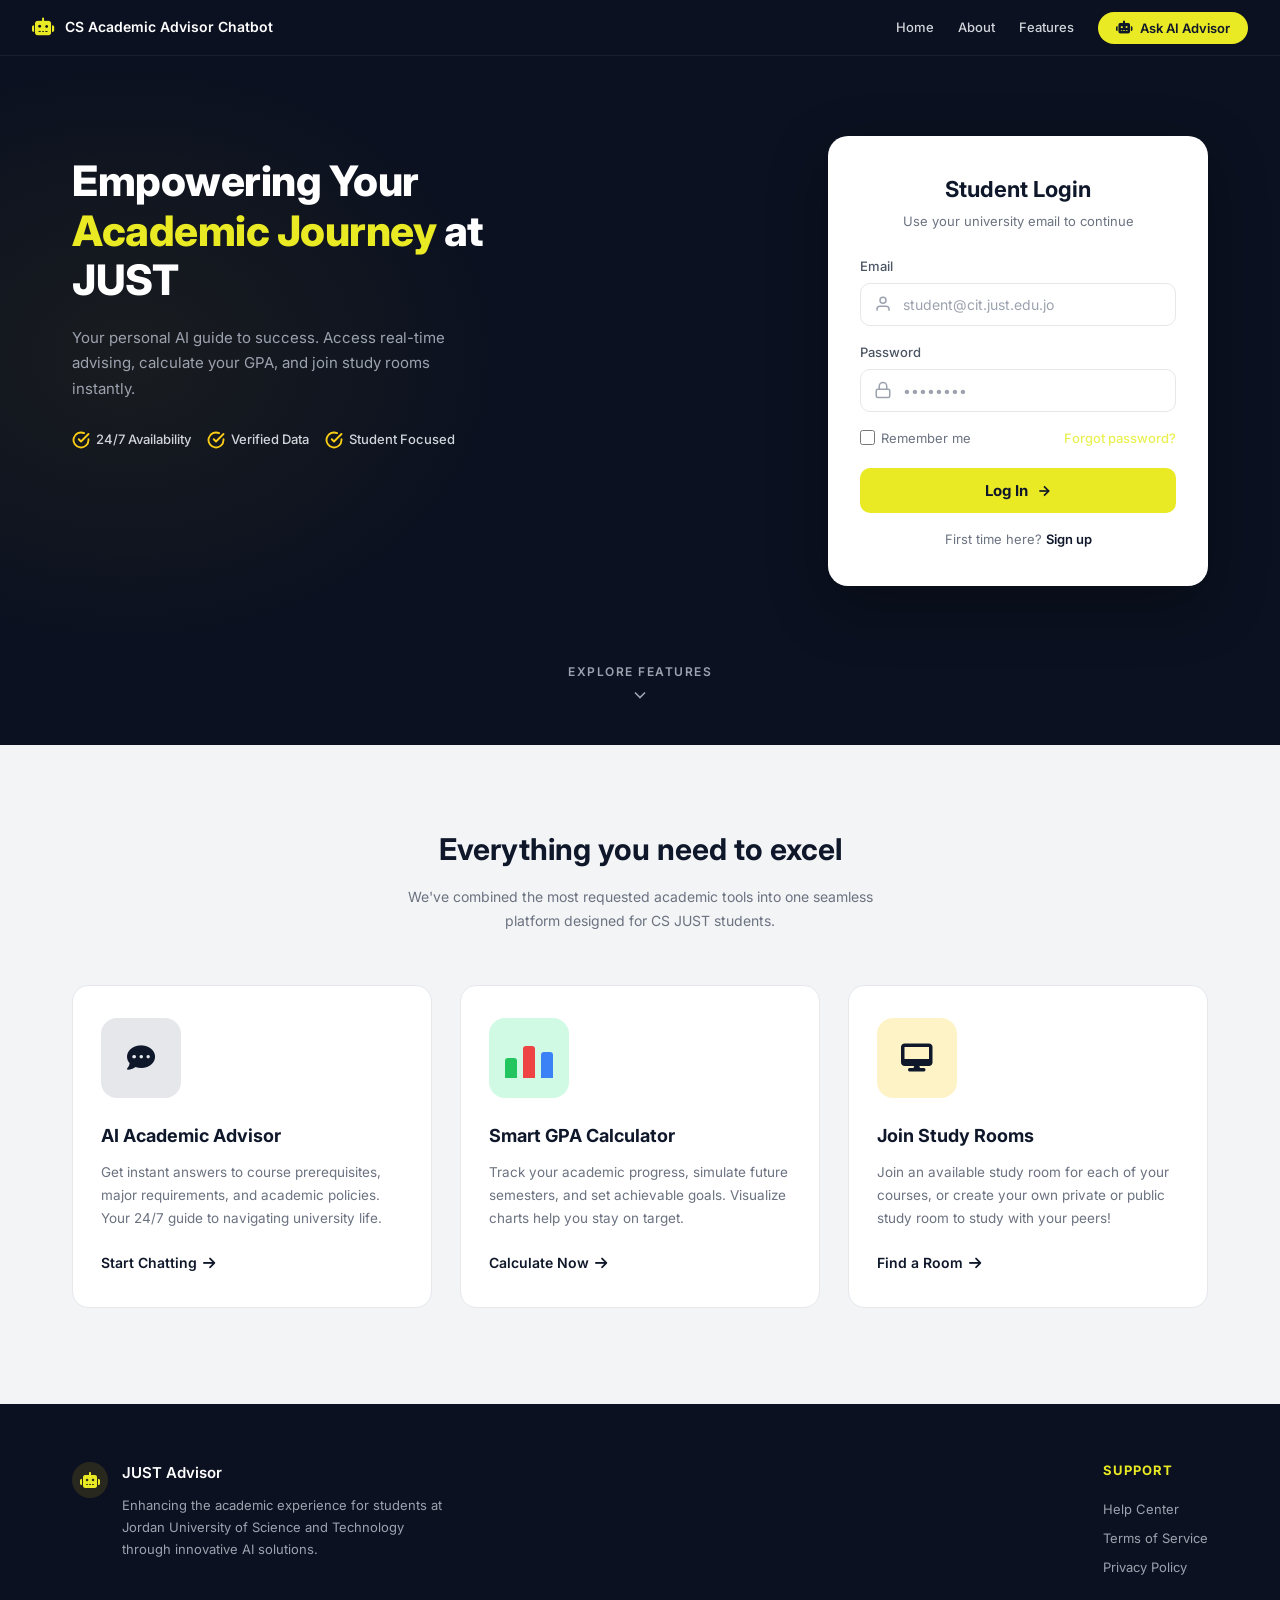
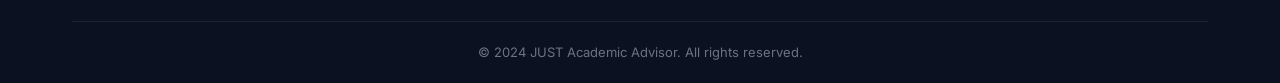
==== commit 4cdb4583: "final" ====
--- a/frontend/index.html
+++ b/frontend/index.html
@@ -1,24 +1,29 @@
 <!DOCTYPE html>
 <html lang="en">
+
 <head>
-  <meta charset="UTF-8"/>
-  <meta name="viewport" content="width=device-width, initial-scale=1.0"/>
-  <meta name="description" content="JUST Advisor – Your personal AI academic guide at Jordan University of Science and Technology."/>
-  <title>JUST Advisor | CS Academic Portal</title>
-  <link rel="stylesheet" href="styles.css"/>
-  <link href="https://fonts.googleapis.com/css2?family=Inter:wght@400;500;600;700;800&display=swap" rel="stylesheet"/>
-  <link rel="stylesheet" href="https://cdnjs.cloudflare.com/ajax/libs/font-awesome/6.4.0/css/all.min.css"/>
+  <meta charset="UTF-8" />
+  <meta name="viewport" content="width=device-width, initial-scale=1.0" />
+  <meta name="description"
+    content="CS Academic Advisor Chatbot – Your personal AI guide at Jordan University of Science and Technology." />
+  <title>CS Academic Advisor Chatbot | JUST</title>
+  <link rel="stylesheet" href="styles.css" />
+  <link href="https://fonts.googleapis.com/css2?family=Inter:wght@400;500;600;700;800&display=swap" rel="stylesheet" />
+  <link rel="stylesheet" href="https://cdnjs.cloudflare.com/ajax/libs/font-awesome/6.4.0/css/all.min.css" />
 </head>
+
 <body>
   <!-- NAVBAR -->
   <nav class="top-navbar">
     <div class="nav-inner">
-      <div class="nav-brand"><i class="fas fa-robot" style="color:var(--yellow);font-size:18px"></i><span>JUST Advisor</span></div>
+      <div class="nav-brand"><i class="fas fa-robot" style="color:var(--yellow);font-size:18px"></i><span>CS Academic
+          Advisor Chatbot</span></div>
       <div class="nav-center">
-        <a href="/">Home</a>
-        <a href="/about">About</a>
+        <a href="#">Home</a>
+        <a href="#">About</a>
         <a href="#features">Features</a>
-        <button class="btn-ask" onclick="location.href='/chatbot'"><i class="fas fa-robot"></i> Ask AI Advisor</button>
+        <button class="btn-ask" onclick="location.href='chatbot.html'"><i class="fas fa-robot"></i> Ask AI
+          Advisor</button>
       </div>
       <button class="hamburger-btn" id="hamburger"><span></span><span></span><span></span></button>
     </div>
@@ -28,12 +33,25 @@
   <section class="hero">
     <div class="hero-container">
       <div class="hero-content animate-in">
-        <h1 class="hero-title">Empowering Your<br/><span class="highlight">Academic Journey</span> at<br/>JUST</h1>
-        <p class="hero-subtitle">Your personal AI guide to success. Access real-time advising, calculate your GPA, and join study rooms instantly.</p>
+        <h1 class="hero-title">Empowering Your<br /><span class="highlight">Academic Journey</span> at<br />JUST</h1>
+        <p class="hero-subtitle">Your personal AI guide to success. Access real-time advising, calculate your GPA, and
+          join study rooms instantly.</p>
         <div class="hero-badges">
-          <div class="badge"><svg width="18" height="18" viewBox="0 0 24 24" fill="none" stroke="var(--yellow)" stroke-width="2.5" stroke-linecap="round" stroke-linejoin="round"><path d="M22 11.08V12a10 10 0 1 1-5.93-9.14"/><polyline points="22 4 12 14.01 9 11.01"/></svg><span>24/7 Availability</span></div>
-          <div class="badge"><svg width="18" height="18" viewBox="0 0 24 24" fill="none" stroke="var(--yellow)" stroke-width="2.5" stroke-linecap="round" stroke-linejoin="round"><path d="M22 11.08V12a10 10 0 1 1-5.93-9.14"/><polyline points="22 4 12 14.01 9 11.01"/></svg><span>Verified Data</span></div>
-          <div class="badge"><svg width="18" height="18" viewBox="0 0 24 24" fill="none" stroke="var(--yellow)" stroke-width="2.5" stroke-linecap="round" stroke-linejoin="round"><path d="M22 11.08V12a10 10 0 1 1-5.93-9.14"/><polyline points="22 4 12 14.01 9 11.01"/></svg><span>Student Focused</span></div>
+          <div class="badge"><svg width="18" height="18" viewBox="0 0 24 24" fill="none" stroke="#facc15"
+              stroke-width="2.5" stroke-linecap="round" stroke-linejoin="round">
+              <path d="M22 11.08V12a10 10 0 1 1-5.93-9.14" />
+              <polyline points="22 4 12 14.01 9 11.01" />
+            </svg><span>24/7 Availability</span></div>
+          <div class="badge"><svg width="18" height="18" viewBox="0 0 24 24" fill="none" stroke="#facc15"
+              stroke-width="2.5" stroke-linecap="round" stroke-linejoin="round">
+              <path d="M22 11.08V12a10 10 0 1 1-5.93-9.14" />
+              <polyline points="22 4 12 14.01 9 11.01" />
+            </svg><span>Verified Data</span></div>
+          <div class="badge"><svg width="18" height="18" viewBox="0 0 24 24" fill="none" stroke="#facc15"
+              stroke-width="2.5" stroke-linecap="round" stroke-linejoin="round">
+              <path d="M22 11.08V12a10 10 0 1 1-5.93-9.14" />
+              <polyline points="22 4 12 14.01 9 11.01" />
+            </svg><span>Student Focused</span></div>
         </div>
       </div>
       <!-- Login Card -->
@@ -43,48 +61,74 @@
         <form class="login-form" id="loginForm">
           <div class="form-group">
             <label for="email">Email</label>
-            <div class="input-wrapper"><svg class="input-icon" width="18" height="18" viewBox="0 0 24 24" fill="none" stroke="#9ca3af" stroke-width="2"><path d="M20 21v-2a4 4 0 0 0-4-4H8a4 4 0 0 0-4 4v2"/><circle cx="12" cy="7" r="4"/></svg><input type="email" id="email" placeholder="student@cit.just.edu.jo" required/></div>
+            <div class="input-wrapper"><svg class="input-icon" width="18" height="18" viewBox="0 0 24 24" fill="none"
+                stroke="#9ca3af" stroke-width="2">
+                <path d="M20 21v-2a4 4 0 0 0-4-4H8a4 4 0 0 0-4 4v2" />
+                <circle cx="12" cy="7" r="4" />
+              </svg><input type="email" id="email" placeholder="student@cit.just.edu.jo" required /></div>
           </div>
           <div class="form-group">
             <label for="password">Password</label>
-            <div class="input-wrapper"><svg class="input-icon" width="18" height="18" viewBox="0 0 24 24" fill="none" stroke="#9ca3af" stroke-width="2"><rect x="3" y="11" width="18" height="11" rx="2"/><path d="M7 11V7a5 5 0 0 1 10 0v4"/></svg><input type="password" id="password" placeholder="••••••••" required/></div>
+            <div class="input-wrapper"><svg class="input-icon" width="18" height="18" viewBox="0 0 24 24" fill="none"
+                stroke="#9ca3af" stroke-width="2">
+                <rect x="3" y="11" width="18" height="11" rx="2" />
+                <path d="M7 11V7a5 5 0 0 1 10 0v4" />
+              </svg><input type="password" id="password" placeholder="••••••••" required /></div>
           </div>
           <div class="form-options">
-            <label class="remember-me"><input type="checkbox"/><span>Remember me</span></label>
+            <label class="remember-me"><input type="checkbox" /><span>Remember me</span></label>
             <a href="#" class="forgot-link">Forgot password?</a>
           </div>
-          <button type="submit" class="btn-login">Log In <svg width="16" height="16" viewBox="0 0 24 24" fill="none" stroke="currentColor" stroke-width="2.5"><line x1="5" y1="12" x2="19" y2="12"/><polyline points="12 5 19 12 12 19"/></svg></button>
-          <div id="loginError" style="color:#ef4444;font-size:14px;margin-top:12px;text-align:center;display:none;font-weight:500;"></div>
-          <p class="signup-prompt">First time here? <a href="/signup">Sign up</a></p>
+          <button type="submit" class="btn-login">Log In <svg width="16" height="16" viewBox="0 0 24 24" fill="none"
+              stroke="currentColor" stroke-width="2.5">
+              <line x1="5" y1="12" x2="19" y2="12" />
+              <polyline points="12 5 19 12 12 19" />
+            </svg></button>
+          <div id="loginError" style="color: #ef4444; font-size: 14px; margin-top: 12px; text-align: center; display: none; font-weight: 500;"></div>
+          <p class="signup-prompt">First time here? <a href="signup.html">Sign up</a></p>
         </form>
       </div>
     </div>
-    <div class="explore-cta"><a href="#features" class="explore-link"><span>EXPLORE FEATURES</span><svg width="20" height="20" viewBox="0 0 24 24" fill="none" stroke="currentColor" stroke-width="2"><polyline points="6 9 12 15 18 9"/></svg></a></div>
+    <div class="explore-cta"><a href="#features" class="explore-link"><span>EXPLORE FEATURES</span><svg width="20"
+          height="20" viewBox="0 0 24 24" fill="none" stroke="currentColor" stroke-width="2">
+          <polyline points="6 9 12 15 18 9" />
+        </svg></a></div>
   </section>
 
   <!-- FEATURES -->
   <section class="features" id="features">
     <div class="features-container">
       <h2 class="features-title">Everything you need to excel</h2>
-      <p class="features-desc">We've combined the most requested academic tools into one seamless platform designed for CS JUST students.</p>
+      <p class="features-desc">We've combined the most requested academic tools into one seamless platform designed for
+        CS JUST students.</p>
       <div class="features-grid">
         <div class="feature-card">
-          <div class="feature-icon icon-chat"><i class="fas fa-comment-dots" style="font-size:28px;color:var(--yellow)"></i></div>
+          <div class="feature-icon icon-chat"><i class="fas fa-comment-dots" style="font-size:28px;color:#0f172a"></i>
+          </div>
           <h3>AI Academic Advisor</h3>
-          <p>Get instant answers to course prerequisites, major requirements, and academic policies. Your 24/7 guide to navigating university life.</p>
-          <a href="/chatbot" class="feature-link">Start Chatting <i class="fas fa-arrow-right"></i></a>
+          <p>Get instant answers to course prerequisites, major requirements, and academic policies. Your 24/7 guide to
+            navigating university life.</p>
+          <a href="chatbot.html" class="feature-link">Start Chatting <i class="fas fa-arrow-right"></i></a>
         </div>
         <div class="feature-card">
-          <div class="feature-icon icon-gpa"><div class="gpa-bars"><div class="bar bar-green"></div><div class="bar bar-red"></div><div class="bar bar-blue"></div></div></div>
+          <div class="feature-icon icon-gpa">
+            <div class="gpa-bars">
+              <div class="bar bar-green"></div>
+              <div class="bar bar-red"></div>
+              <div class="bar bar-blue"></div>
+            </div>
+          </div>
           <h3>Smart GPA Calculator</h3>
-          <p>Track your academic progress, simulate future semesters, and set achievable goals. Visualize charts help you stay on target.</p>
-          <a href="/gpa" class="feature-link">Calculate Now <i class="fas fa-arrow-right"></i></a>
+          <p>Track your academic progress, simulate future semesters, and set achievable goals. Visualize charts help
+            you stay on target.</p>
+          <a href="gpa.html" class="feature-link">Calculate Now <i class="fas fa-arrow-right"></i></a>
         </div>
         <div class="feature-card">
-          <div class="feature-icon icon-room"><i class="fas fa-desktop" style="font-size:28px;color:var(--yellow)"></i></div>
+          <div class="feature-icon icon-room"><i class="fas fa-desktop" style="font-size:28px;color:#0f172a"></i></div>
           <h3>Join Study Rooms</h3>
-          <p>Join an available study room for each of your courses, or create your own private or public study room to study with your peers!</p>
-          <a href="/study-rooms" class="feature-link">Find a Room <i class="fas fa-arrow-right"></i></a>
+          <p>Join an available study room for each of your courses, or create your own private or public study room to
+            study with your peers!</p>
+          <a href="study-rooms.html" class="feature-link">Find a Room <i class="fas fa-arrow-right"></i></a>
         </div>
       </div>
     </div>
@@ -97,53 +141,67 @@
         <div class="footer-brand">
           <div class="footer-logo-icon"><i class="fas fa-robot" style="color:var(--yellow)"></i></div>
           <div><span class="footer-brand-name">JUST Advisor</span>
-            <p class="footer-brand-desc">Enhancing the academic experience for students at Jordan University of Science and Technology through innovative AI solutions.</p>
+            <p class="footer-brand-desc">Enhancing the academic experience for students at Jordan University of Science
+              and Technology through innovative AI solutions.</p>
           </div>
         </div>
         <div class="footer-support">
           <h4>SUPPORT</h4><a href="#">Help Center</a><a href="#">Terms of Service</a><a href="#">Privacy Policy</a>
         </div>
       </div>
-      <div class="footer-bottom"><p>&copy; 2025 JUST Academic Advisor. All rights reserved.</p></div>
+      <div class="footer-bottom">
+        <p>&copy; 2024 JUST Academic Advisor. All rights reserved.</p>
+      </div>
     </div>
   </footer>
 
   <script>
-    if (localStorage.getItem('student_id')) { window.location.href = '/chatbot'; }
-
-    document.getElementById('hamburger')?.addEventListener('click', () => {
-      document.querySelector('.nav-center')?.classList.toggle('open');
-    });
-
-    document.getElementById('loginForm')?.addEventListener('submit', async (e) => {
-      e.preventDefault();
+    if (localStorage.getItem('theme') === 'dark') {
+      document.body.classList.add('dark-mode');
+    }
+    if (localStorage.getItem('student_id')) {
+      window.location.href = 'chatbot.html';
+    }
+
+    document.getElementById('hamburger')?.addEventListener('click', () => { document.querySelector('.nav-center')?.classList.toggle('open') });
+    
+    document.getElementById('loginForm')?.addEventListener('submit', async (e) => { 
+      e.preventDefault(); 
       const email = document.getElementById('email').value;
       const password = document.getElementById('password').value;
       const btn = e.target.querySelector('button[type="submit"]');
       const errorDiv = document.getElementById('loginError');
-      const orig = btn.innerHTML;
+      const originalText = btn.innerHTML;
       btn.innerHTML = 'Logging in...';
       errorDiv.style.display = 'none';
-      const fd = new FormData();
-      fd.append('email', email);
-      fd.append('password', password);
+
+      const formData = new FormData();
+      formData.append('email', email);
+      formData.append('password', password);
+
       try {
-        const res = await fetch('/login', { method: 'POST', body: fd });
-        const result = await res.json();
-        if (res.ok) {
+        const response = await fetch('/login', {
+          method: 'POST',
+          body: formData
+        });
+        
+        const result = await response.json();
+        
+        if (response.ok) {
           localStorage.setItem('student_id', result.student_id);
-          window.location.href = '/chatbot';
+          window.location.href = 'chatbot.html';
         } else {
           errorDiv.textContent = result.detail || 'Incorrect email or password.';
           errorDiv.style.display = 'block';
-          btn.innerHTML = orig;
+          btn.innerHTML = originalText;
         }
       } catch (err) {
         errorDiv.textContent = 'Could not connect to the server. Please try again.';
         errorDiv.style.display = 'block';
-        btn.innerHTML = orig;
+        btn.innerHTML = originalText;
       }
     });
   </script>
 </body>
+
 </html>
--- a/frontend/styles.css
+++ b/frontend/styles.css
@@ -6,29 +6,44 @@
 *,*::before,*::after{margin:0;padding:0;box-sizing:border-box}
 
 :root{
-  --accent-yellow:#FFE082;--navy:#0f172a;--navy-light:#1e293b;--navy-mid:#1e293b;
-  --yellow:#F59E0B;--yellow-hover:#D97706;--white:#ffffff;--card-bg:#ffffff;--page-bg:#f5f7fa;
+  --accent-yellow:#ffcc00;--navy:#0b1120;--navy-light:#111a2e;--navy-mid:#162033;
+  --yellow:#e9e924;--yellow-hover:#EAF050;--white:#ffffff;--card-bg:#ffffff;--page-bg:#f9fafb;
   --gray-50:#f9fafb;--gray-100:#f3f4f6;--gray-200:#e5e7eb;--gray-300:#d1d5db;
   --gray-400:#9ca3af;--gray-500:#6b7280;--gray-600:#4b5563;--gray-700:#374151;
   --dark-text:#0f172a;
-  --bg-card:#ffffff;--bg-elevated:#f5f7fa;--text-primary:#0f172a;--text-muted:#6b7280;
-  --accent:#6366f1;
   --radius-sm:6px;--radius-md:10px;--radius-lg:16px;--radius-xl:20px;
-  --shadow-card:0 2px 12px rgba(0,0,0,.08);--shadow-hover:0 4px 24px rgba(0,0,0,.14);
+  --shadow-card:0 4px 24px rgba(0,0,0,.08);--shadow-hover:0 8px 32px rgba(0,0,0,.12);
   --transition:.25s ease;
   --sidebar-w:240px;
 }
 
 body.dark-mode {
-  --white:#ffffff;
-  --card-bg:#1a1a1a;--bg-card:#1a1a1a;--bg-elevated:#0f0f0f;
-  --page-bg:#0f0f0f;
-  --gray-50:#111111;--gray-100:#1e1e1e;--gray-200:#2a2a2a;--gray-300:#3a3a3a;
-  --gray-400:#6b7280;--gray-500:#6b7280;--gray-600:#9ca3af;--gray-700:#c9d1d9;
-  --dark-text:#f1f5f9;--text-primary:#f1f5f9;--text-muted:#6b7280;
-  --navy:#0a0a0a;--navy-light:#111111;--navy-mid:#161616;
-  --yellow:#FFE082;--yellow-hover:#FFCA28;
-  --shadow-card:0 8px 24px rgba(0,0,0,.7);--shadow-hover:0 12px 32px rgba(0,0,0,.9);
+  --white: #ffffff;       /* Keep white as white for text/icons */
+  --card-bg: #161b22;     /* Card backgrounds */
+  --page-bg: #010409;     /* Main page background */
+  --gray-50: #0d1117;     /* Slight offset from page-bg */
+  --gray-100: #21262d;    /* Hover states & subtle backgrounds */
+  --gray-200: #30363d;    /* Lines and Borders - high contrast */
+  --gray-300: #484f58;    /* Stronger borders */
+  --gray-400: #8b949e;    /* Icons & subtle text */
+  --gray-500: #8b949e;    /* Secondary text */
+  --gray-600: #c9d1d9;    /* Strong secondary text */
+  --dark-text: #ffffff;   /* Headings and primary text */
+  --yellow: #facc15;      /* Vibrant modern yellow for dark mode */
+  --yellow-hover: #eab308;
+  --shadow-card: 0 8px 24px rgba(0,0,0,0.8);
+  --shadow-hover: 0 12px 32px rgba(0,0,0,1);
+}
+body.dark-mode .sidebar {
+  background: #010409;
+  border-right: 1px solid #30363d;
+}
+body.dark-mode .top-navbar, body.dark-mode .top-bar {
+  background: #010409;
+  border-bottom: 1px solid #30363d;
+}
+body.dark-mode .hero {
+  background: #010409;
 }
 
 html{scroll-behavior:smooth}
